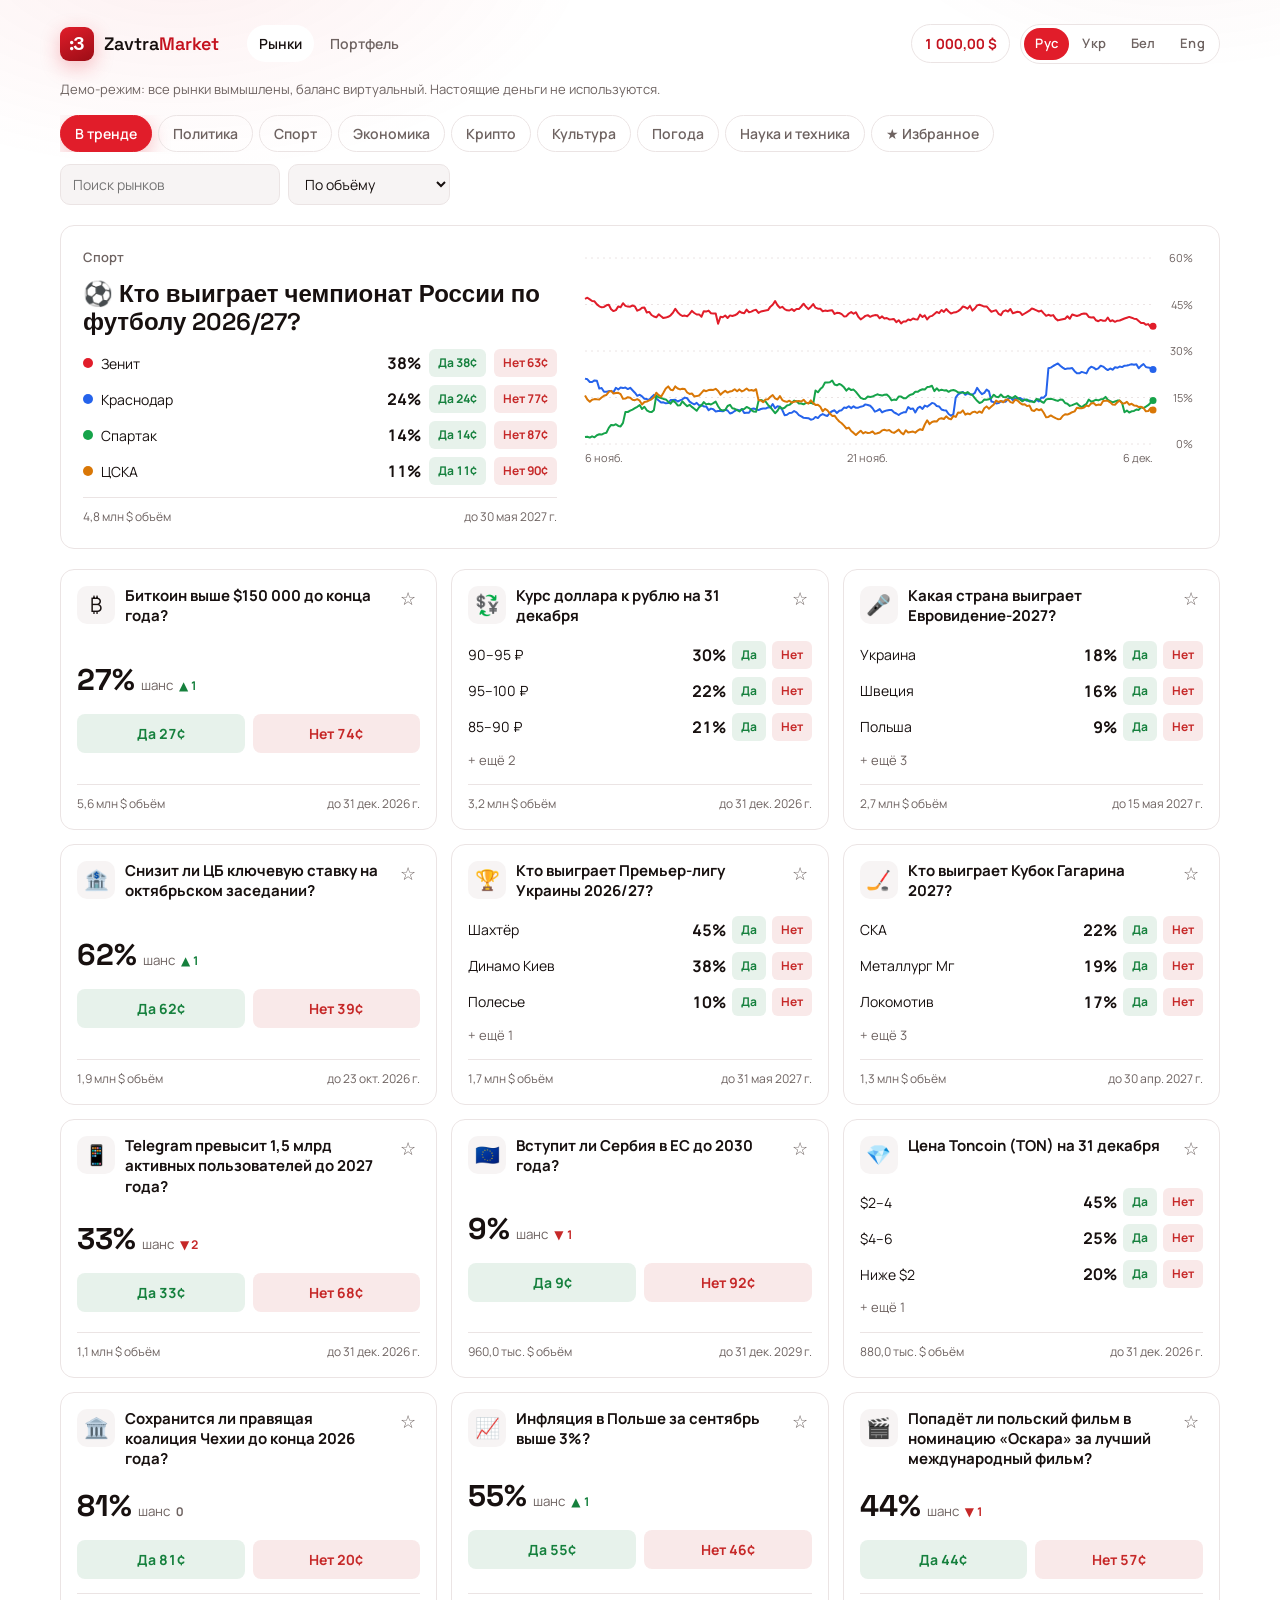
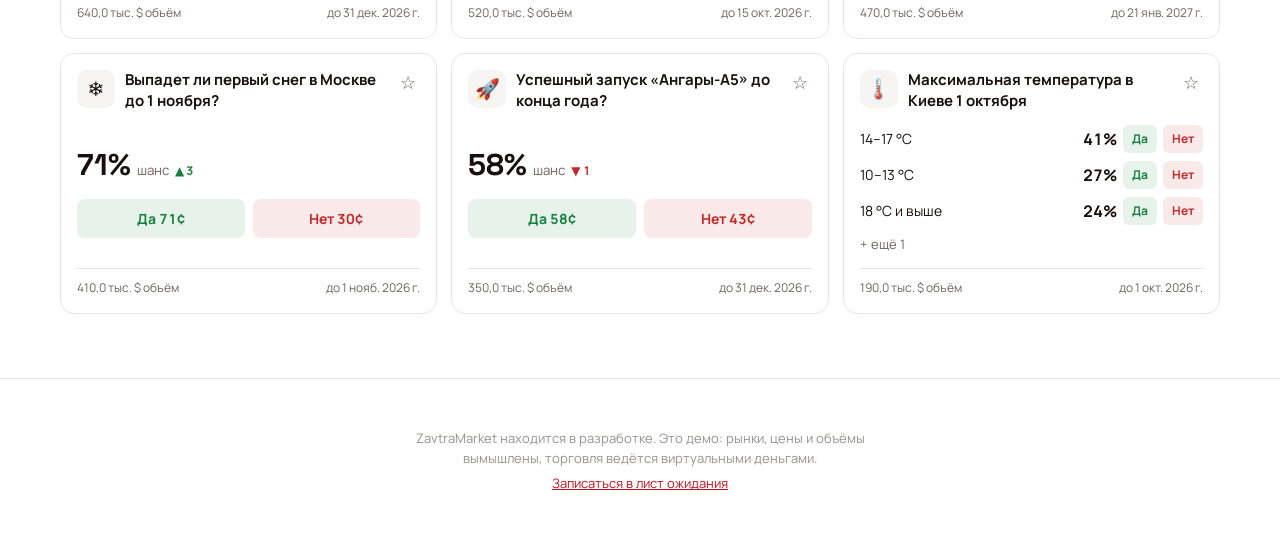
==== markets/index.html @ 74ea1458 "Try a red-on-white theme White background with a red accent (#e11d2a, #c4121e for text, #9b0d16 as t" ====
<!DOCTYPE html>
<html lang="ru">
<head>
<meta charset="UTF-8">
<meta name="viewport" content="width=device-width, initial-scale=1.0">
<title>Рынки · ZavtraMarket</title>
<meta name="description" content="Демо рынков прогнозов ZavtraMarket: вымышленные рынки и виртуальный баланс.">
<link rel="icon" href="data:image/svg+xml,<svg xmlns=%22http://www.w3.org/2000/svg%22 viewBox=%220 0 100 100%22><defs><linearGradient id=%22g%22 x1=%220%22 y1=%220%22 x2=%221%22 y2=%221%22><stop offset=%220%22 stop-color=%22%23e11d2a%22/><stop offset=%221%22 stop-color=%22%239b0d16%22/></linearGradient></defs><rect width=%22100%22 height=%22100%22 rx=%2226%22 fill=%22url(%23g)%22/><text x=%2250%22 y=%2274%22 text-anchor=%22middle%22 font-family=%22Arial,sans-serif%22 font-weight=%22700%22 font-size=%2270%22 letter-spacing=%22-4%22 fill=%22%23ffffff%22>:З</text></svg>">
<link rel="preconnect" href="https://fonts.googleapis.com">
<link rel="preconnect" href="https://fonts.gstatic.com" crossorigin>
<link href="https://fonts.googleapis.com/css2?family=Manrope:wght@400;500;600;700;800&family=Space+Grotesk:wght@500;600;700&display=swap" rel="stylesheet">
<link rel="stylesheet" href="../style.css">
<link rel="stylesheet" href="app.css">
</head>
<body>

<div class="bg-glow" aria-hidden="true"></div>

<header class="site-header app-header">
  <a class="brand" href="../">
    <span class="brand-mark" aria-hidden="true">:З</span>
    <span class="brand-name">Zavtra<em>Market</em></span>
  </a>
  <nav class="app-nav">
    <a class="nav-link" data-view="list" href="#/" data-s="navMarkets">Рынки</a>
    <a class="nav-link" data-view="portfolio" href="#/portfolio" data-s="navPortfolio">Портфель</a>
  </nav>
  <div class="header-actions">
    <a class="balance-chip" href="#/portfolio"><span class="sr-only" data-s="balance">Баланс</span><span id="balance"></span></a>
    <div id="lang-switcher" class="lang-switcher" role="group" aria-label="Язык"></div>
  </div>
</header>

<p class="demo-banner" data-s="demoBanner">Демо-режим: все рынки вымышлены, баланс виртуальный. Настоящие деньги не используются.</p>

<main id="app" class="app-main"></main>

<footer class="site-footer">
  <p class="fine-print" data-s="footer">ZavtraMarket находится в разработке. Это демо: рынки, цены и объёмы вымышлены, торговля ведётся виртуальными деньгами.</p>
  <p><a class="footer-link" href="../" data-s="joinWaitlist">Записаться в лист ожидания</a></p>
</footer>

<div id="toasts" class="toasts" aria-live="polite"></div>

<script src="../i18n.js"></script>
<script src="strings.js"></script>
<script src="data.js"></script>
<script src="app.js"></script>
</body>
</html>
---- style.css ----
:root {
  color-scheme: light;
  --bg: #fff;
  --bg-alt: #f7f4f4;
  --card: #fff;
  --border: #ebe4e4;
  --text: #17100f;
  --text-dim: #6e6361;
  --accent: #e11d2a;
  --accent-strong: #c4121e;
  --accent-2: #9b0d16;
  --accent-rgb: 225, 29, 42;
  --on-accent: #fff;
  --glow: 0 6px 20px rgba(var(--accent-rgb), 0.28);
  --text-glow: none;
  --success: #15803d;
  --danger: #c62828;
  --radius: 14px;
  --max-width: 1080px;
  font-size: 16px;
}

* { box-sizing: border-box; }

html { scroll-behavior: smooth; }

body {
  margin: 0;
  min-height: 100vh;
  background: var(--bg);
  color: var(--text);
  font-family: "Manrope", system-ui, -apple-system, "Segoe UI", sans-serif;
  line-height: 1.5;
  -webkit-font-smoothing: antialiased;
  overflow-x: hidden;
}

h1, h2, h3 {
  font-family: "Space Grotesk", "Manrope", system-ui, sans-serif;
  font-weight: 600;
  letter-spacing: -0.01em;
  margin: 0;
}

p { margin: 0; }

.sr-only {
  position: absolute;
  width: 1px; height: 1px;
  padding: 0; margin: -1px;
  overflow: hidden;
  clip: rect(0,0,0,0);
  white-space: nowrap;
  border: 0;
}

.bg-glow {
  position: fixed;
  inset: -20% -10% auto -10%;
  height: 70vh;
  background:
    radial-gradient(45% 60% at 20% 20%, rgba(var(--accent-rgb), 0.07), transparent 60%),
    radial-gradient(35% 50% at 85% 10%, rgba(155, 13, 22, 0.05), transparent 60%);
  pointer-events: none;
  z-index: 0;
}

.site-header, main, .site-footer { position: relative; z-index: 1; }

.site-header {
  max-width: var(--max-width);
  margin: 0 auto;
  padding: 24px 20px 0;
  display: flex;
  align-items: center;
  justify-content: space-between;
}

.brand {
  display: inline-flex;
  align-items: center;
  gap: 10px;
  text-decoration: none;
  color: var(--text);
}

.brand-mark {
  display: inline-flex;
  align-items: center;
  justify-content: center;
  width: 34px;
  height: 34px;
  border-radius: 9px;
  background: linear-gradient(155deg, var(--accent), var(--accent-2));
  color: var(--on-accent);
  box-shadow: var(--glow);
  font-family: "Space Grotesk", sans-serif;
  font-weight: 700;
  font-size: 18px;
  letter-spacing: -0.06em;
  padding-right: 0.06em;
  transition: transform 0.2s ease;
}

.brand:hover .brand-mark { transform: rotate(-8deg) scale(1.06); }

.nowrap { white-space: nowrap; }

.logo-text {
  background: linear-gradient(155deg, var(--accent-strong), var(--accent-2));
  filter: var(--text-glow);
  -webkit-background-clip: text;
  background-clip: text;
  color: transparent;
  letter-spacing: -0.04em;
}

.brand.small .brand-mark { width: 28px; height: 28px; font-size: 15px; }

.brand-name {
  font-family: "Space Grotesk", sans-serif;
  font-weight: 600;
  font-size: 18px;
}

.brand-name em { color: var(--accent-strong); font-style: normal; }

.lang-switcher {
  display: inline-flex;
  gap: 2px;
  padding: 3px;
  background: var(--card);
  border: 1px solid var(--border);
  border-radius: 999px;
}

.lang-option {
  background: transparent;
  border: 0;
  color: var(--text-dim);
  font: inherit;
  font-weight: 600;
  font-size: 13px;
  letter-spacing: 0.03em;
  padding: 6px 11px;
  border-radius: 999px;
  cursor: pointer;
  transition: color 0.15s ease, background-color 0.15s ease;
}

.lang-option:hover { color: var(--text); }
.lang-option:focus-visible { outline: 2px solid var(--accent); outline-offset: 1px; }
.lang-option[aria-pressed="true"] {
  background: var(--accent);
  color: var(--on-accent);
}

.header-actions { display: flex; align-items: center; gap: 12px; }

.demo-link {
  color: var(--text);
  text-decoration: none;
  font-weight: 600;
  font-size: 14px;
  white-space: nowrap;
}
.demo-link:hover { color: var(--accent-strong); }

.demo-cta { margin-top: 18px; font-size: 14px; }
.demo-cta a { color: var(--accent-strong); text-decoration: none; font-weight: 600; }
.demo-cta a:hover { text-decoration: underline; }

.hero {
  max-width: 720px;
  margin: 0 auto;
  padding: 96px 20px 56px;
  text-align: center;
}

.eyebrow {
  display: inline-block;
  color: var(--accent-strong);
  background: rgba(var(--accent-rgb), 0.1);
  border: 1px solid rgba(var(--accent-rgb), 0.35);
  padding: 6px 14px;
  border-radius: 999px;
  font-size: 13px;
  font-weight: 600;
  letter-spacing: 0.02em;
  margin-bottom: 24px;
}

.hero h1 {
  font-size: clamp(2.4rem, 6vw, 3.6rem);
  line-height: 1.08;
}

.hero h1 .accent { color: var(--accent-strong); }

.subhead {
  margin: 22px auto 0;
  max-width: 560px;
  color: var(--text-dim);
  font-size: 1.05rem;
}

.waitlist-form {
  display: flex;
  gap: 10px;
  max-width: 440px;
  margin: 32px auto 0;
  flex-wrap: wrap;
  justify-content: center;
}

.waitlist-form input {
  flex: 1 1 240px;
  background: var(--card);
  border: 1px solid var(--border);
  color: var(--text);
  font: inherit;
  font-size: 15px;
  padding: 13px 16px;
  border-radius: 10px;
  outline: none;
  transition: border-color 0.15s ease;
}

.waitlist-form input:focus { border-color: var(--accent); }

.waitlist-form button {
  flex: 0 0 auto;
  background: linear-gradient(135deg, var(--accent), var(--accent-2));
  color: var(--on-accent);
  box-shadow: var(--glow);
  border: none;
  font: inherit;
  font-weight: 700;
  font-size: 15px;
  padding: 13px 22px;
  border-radius: 10px;
  cursor: pointer;
  transition: transform 0.15s ease, filter 0.15s ease;
}

.waitlist-form button:hover { filter: brightness(1.06); }
.waitlist-form button:active { transform: scale(0.97); }

.form-message {
  min-height: 20px;
  margin-top: 14px;
  font-size: 14px;
  font-weight: 600;
}

.form-message.success { color: var(--success); }
.form-message.error { color: var(--danger); }

.markets-strip {
  border-top: 1px solid var(--border);
  border-bottom: 1px solid var(--border);
  background: var(--bg-alt);
  padding: 16px 0;
  overflow: hidden;
}

.ticker { width: 100%; overflow: hidden; }

.ticker-track {
  display: flex;
  width: max-content;
  gap: 14px;
  animation: scroll-left 32s linear infinite;
}

.chip {
  flex: 0 0 auto;
  background: var(--card);
  border: 1px solid var(--border);
  color: var(--text-dim);
  padding: 8px 16px;
  border-radius: 999px;
  font-size: 13px;
  white-space: nowrap;
}

.chip b { color: var(--accent-strong); font-weight: 700; }

@keyframes scroll-left {
  from { transform: translateX(0); }
  to { transform: translateX(-50%); }
}

.how, .why, .cta-final {
  max-width: var(--max-width);
  margin: 0 auto;
  padding: 88px 20px;
  text-align: center;
}

.how h2, .why h2, .cta-final h2 {
  font-size: clamp(1.7rem, 4vw, 2.2rem);
}

.steps {
  display: grid;
  grid-template-columns: repeat(3, 1fr);
  gap: 24px;
  margin-top: 44px;
  text-align: left;
}

.step {
  background: var(--card);
  border: 1px solid var(--border);
  border-radius: var(--radius);
  padding: 26px 22px;
}

.step-num {
  display: inline-flex;
  align-items: center;
  justify-content: center;
  width: 30px;
  height: 30px;
  border-radius: 50%;
  background: rgba(var(--accent-rgb), 0.14);
  color: var(--accent-strong);
  font-family: "Space Grotesk", sans-serif;
  font-weight: 700;
  font-size: 14px;
  margin-bottom: 14px;
}

.step h3 { font-size: 1.05rem; margin-bottom: 8px; }
.step p { color: var(--text-dim); font-size: 0.92rem; }

.why-lead {
  max-width: 560px;
  margin: 14px auto 0;
  color: var(--text-dim);
}

.why-grid {
  list-style: none;
  margin: 44px 0 0;
  padding: 0;
  display: grid;
  grid-template-columns: repeat(3, 1fr);
  gap: 24px;
  text-align: left;
}

.why-grid li {
  padding: 26px 22px;
  border: 1px solid var(--border);
  border-radius: var(--radius);
  background: linear-gradient(180deg, var(--card), var(--bg-alt));
}

.why-grid h3 { font-size: 1.05rem; margin-bottom: 8px; }
.why-grid p { color: var(--text-dim); font-size: 0.92rem; }

.cta-final {
  padding-bottom: 110px;
}

.cta-final p {
  display: block;
  margin-top: 12px;
  color: var(--text-dim);
}

.cta-button {
  display: inline-block;
  margin-top: 28px;
  background: linear-gradient(135deg, var(--accent), var(--accent-2));
  color: var(--on-accent);
  box-shadow: var(--glow);
  text-decoration: none;
  font-weight: 700;
  padding: 14px 28px;
  border-radius: 10px;
  transition: transform 0.15s ease, filter 0.15s ease;
}

.cta-button:hover { filter: brightness(1.06); }
.cta-button:active { transform: scale(0.97); }

.site-footer {
  border-top: 1px solid var(--border);
  padding: 40px 20px 48px;
  text-align: center;
  color: var(--text-dim);
  font-size: 13px;
}

.site-footer .brand { justify-content: center; margin-bottom: 10px; }
.site-footer p { margin-top: 6px; }
.site-footer .fine-print { max-width: 460px; margin: 10px auto 0; opacity: 0.7; }

@media (max-width: 720px) {
  .steps, .why-grid { grid-template-columns: 1fr; }
  .hero { padding: 76px 20px 44px; }
  .how, .why, .cta-final { padding: 64px 20px; }
}

@media (max-width: 420px) {
  .site-header { padding: 18px 16px 0; gap: 8px; }
  .demo-link { display: none; }
  .brand-name { font-size: 16px; }
  .lang-option { padding: 6px 8px; font-size: 12px; }
}

@media (prefers-reduced-motion: reduce) {
  .ticker-track { animation: none; }
  .brand:hover .brand-mark { transform: none; }
  html { scroll-behavior: auto; }
}
---- markets/app.css ----
/* Markets demo. Builds on the tokens and header styles in ../style.css. */

:root {
  --yes: var(--success);
  --yes-soft: rgba(21, 128, 61, 0.1);
  --no: var(--danger);
  --no-soft: rgba(198, 40, 40, 0.1);
  --app-width: 1200px;
}

a { color: inherit; }

.app-header { max-width: var(--app-width); gap: 16px; }
.app-header .header-actions { display: flex; align-items: center; gap: 10px; }

.app-nav { display: flex; gap: 4px; margin-right: auto; margin-left: 12px; }
.nav-link {
  text-decoration: none;
  color: var(--text-dim);
  font-weight: 600;
  font-size: 14px;
  padding: 8px 12px;
  border-radius: 999px;
}
.nav-link:hover { color: var(--text); }
.nav-link.active { color: var(--text); background: var(--card); }

.balance-chip {
  text-decoration: none;
  font-weight: 700;
  font-size: 14px;
  font-variant-numeric: tabular-nums;
  padding: 8px 12px;
  border-radius: 999px;
  border: 1px solid var(--border);
  background: var(--card);
  color: var(--accent-strong);
  white-space: nowrap;
}

.demo-banner {
  position: relative;
  z-index: 1;
  max-width: var(--app-width);
  margin: 16px auto 0;
  padding: 0 20px;
  color: var(--text-dim);
  font-size: 13px;
}

.app-main {
  max-width: var(--app-width);
  margin: 0 auto;
  padding: 16px 20px 64px;
  min-height: 60vh;
}

.site-footer .footer-link { color: var(--accent-strong); }

/* ---------- shared bits ---------- */

.panel {
  background: var(--card);
  border: 1px solid var(--border);
  border-radius: var(--radius);
  padding: 18px;
}
.panel h2 { font-size: 16px; margin-bottom: 12px; }
.panel h2 + p { color: var(--text-dim); font-size: 14px; }
.panel p + h2 { margin-top: 20px; }

.crumb { color: var(--text-dim); font-size: 13px; font-weight: 600; }
.crumb a { text-decoration: none; }
.crumb a:hover { color: var(--accent-strong); }

.empty { color: var(--text-dim); padding: 40px 0; text-align: center; }
.empty a { color: var(--accent-strong); }
.muted { color: var(--text-dim); }
.gain { color: var(--yes); font-style: normal; }
.loss { color: var(--no); }

.delta { font-size: 12px; font-weight: 700; font-variant-numeric: tabular-nums; }
.delta.up { color: var(--yes); }
.delta.down { color: var(--no); }
.delta.flat { color: var(--text-dim); }

@keyframes flash { from { background: rgba(var(--accent-rgb), 0.35); } to { background: transparent; } }
.flash { animation: flash 0.9s ease-out; border-radius: 4px; }

.star {
  background: none;
  border: 0;
  color: var(--text-dim);
  font-size: 18px;
  line-height: 1;
  padding: 4px;
  cursor: pointer;
  border-radius: 6px;
}
.star:hover, .star.on { color: var(--accent-strong); }

.btn-yes, .btn-no, .mini-yes, .mini-no {
  text-decoration: none;
  font-weight: 700;
  font-size: 14px;
  text-align: center;
  border-radius: 8px;
  padding: 9px 10px;
  white-space: nowrap;
  font-variant-numeric: tabular-nums;
  transition: background-color 0.15s ease, color 0.15s ease;
}
.btn-yes, .mini-yes { background: var(--yes-soft); color: var(--yes); }
.btn-no, .mini-no { background: var(--no-soft); color: var(--no); }
.btn-yes:hover, .btn-yes.active, .mini-yes:hover { background: var(--yes); color: #fff; }
.btn-no:hover, .btn-no.active, .mini-no:hover { background: var(--no); color: #fff; }
.mini-yes, .mini-no { font-size: 12px; padding: 5px 9px; border-radius: 6px; }

.seg {
  display: flex;
  gap: 2px;
  padding: 3px;
  background: var(--bg-alt);
  border: 1px solid var(--border);
  border-radius: 10px;
}
.seg button {
  flex: 1;
  background: transparent;
  border: 0;
  color: var(--text-dim);
  font: inherit;
  font-weight: 700;
  font-size: 14px;
  padding: 8px 10px;
  border-radius: 7px;
  cursor: pointer;
}
.seg button:hover { color: var(--text); }
.seg button.active { background: var(--card); color: var(--text); box-shadow: 0 0 0 1px var(--border); }
.seg.small button { font-size: 12px; padding: 6px 8px; }

.chip {
  display: inline-block;
  background: var(--bg-alt);
  border: 1px solid var(--border);
  color: var(--text);
  font: inherit;
  font-size: 12px;
  font-weight: 700;
  padding: 6px 10px;
  border-radius: 999px;
  cursor: pointer;
  text-decoration: none;
  white-space: nowrap;
}
.chip:hover { border-color: var(--accent); }

button:focus-visible, a:focus-visible, input:focus-visible, select:focus-visible {
  outline: 2px solid var(--accent);
  outline-offset: 2px;
}

/* ---------- list ---------- */

.toolbar {
  display: flex;
  flex-wrap: wrap;
  align-items: center;
  justify-content: space-between;
  gap: 12px;
  margin-bottom: 20px;
}
.pills { display: flex; gap: 6px; overflow-x: auto; scrollbar-width: none; max-width: 100%; }
.pills::-webkit-scrollbar { display: none; }
.pill {
  flex: none;
  text-decoration: none;
  font-size: 14px;
  font-weight: 600;
  color: var(--text-dim);
  padding: 7px 14px;
  border-radius: 999px;
  border: 1px solid var(--border);
}
.pill:hover { color: var(--text); }
.pill.active { color: var(--on-accent); background: var(--accent); border-color: var(--accent); box-shadow: var(--glow); }

.tools { display: flex; gap: 8px; }
.search, .select, .field input {
  background: var(--bg-alt);
  border: 1px solid var(--border);
  color: var(--text);
  font: inherit;
  font-size: 14px;
  border-radius: 10px;
  padding: 9px 12px;
}
.search { width: 220px; }
.select { cursor: pointer; }

.featured {
  display: grid;
  grid-template-columns: minmax(0, 1fr) minmax(0, 1.3fr);
  gap: 24px;
  background: var(--card);
  border: 1px solid var(--border);
  border-radius: var(--radius);
  padding: 22px;
  margin-bottom: 20px;
}
.featured-info { display: flex; flex-direction: column; gap: 12px; min-width: 0; }
.featured-title {
  font-family: "Space Grotesk", sans-serif;
  font-size: 24px;
  font-weight: 600;
  line-height: 1.2;
  text-decoration: none;
}
.featured-title:hover { color: var(--accent-strong); }
.featured-outcomes { list-style: none; margin: 0; padding: 0; display: grid; gap: 8px; }
.featured-outcomes li { display: grid; grid-template-columns: 10px 1fr auto auto auto; align-items: center; gap: 8px; }
.featured-outcomes i, .legend-item i, .chart-tip i { width: 10px; height: 10px; border-radius: 50%; display: inline-block; }
.featured .card-foot { margin-top: auto; }

.grid {
  display: grid;
  grid-template-columns: repeat(auto-fill, minmax(280px, 1fr));
  gap: 14px;
}

.card {
  display: flex;
  flex-direction: column;
  gap: 14px;
  background: var(--card);
  border: 1px solid var(--border);
  border-radius: var(--radius);
  padding: 16px;
  transition: border-color 0.15s ease;
}
.card:hover { border-color: rgba(var(--accent-rgb), 0.45); }
.card-head { display: grid; grid-template-columns: auto 1fr auto; gap: 10px; align-items: start; }
.card-icon, .event-icon {
  display: grid;
  place-items: center;
  width: 38px;
  height: 38px;
  border-radius: 10px;
  background: var(--bg-alt);
  font-size: 20px;
}
.card-title { font-weight: 700; font-size: 15px; line-height: 1.35; text-decoration: none; }
.card-title:hover { color: var(--accent-strong); }

.card-binary { display: flex; flex-direction: column; gap: 12px; margin-top: auto; }
.big-chance { display: flex; align-items: baseline; gap: 6px; }
.big-chance > span:first-child { font-family: "Space Grotesk", sans-serif; font-size: 30px; font-weight: 700; }
.big-chance small { color: var(--text-dim); }
.yn { display: grid; grid-template-columns: 1fr 1fr; gap: 8px; }

.card-outcomes { list-style: none; margin: 0; padding: 0; display: grid; gap: 8px; }
.card-outcomes li { display: grid; grid-template-columns: 1fr auto auto auto; align-items: center; gap: 6px; }
.oc-label { text-decoration: none; font-size: 14px; overflow: hidden; text-overflow: ellipsis; white-space: nowrap; }
a.oc-label:hover { color: var(--accent-strong); }
.oc-pct { font-weight: 700; font-variant-numeric: tabular-nums; min-width: 3ch; text-align: right; }
.more { color: var(--text-dim); font-size: 13px; margin-top: -4px; }

.card-foot {
  display: flex;
  justify-content: space-between;
  gap: 10px;
  color: var(--text-dim);
  font-size: 12px;
  margin-top: auto;
  padding-top: 10px;
  border-top: 1px solid var(--border);
}

/* ---------- chart ---------- */

.chart { position: relative; width: 100%; min-height: 120px; }
.chart svg { display: block; touch-action: pan-y; }
.chart .gridline { stroke: var(--border); stroke-width: 1; stroke-dasharray: 2 4; }
.chart .axis { fill: var(--text-dim); font-size: 11px; font-family: "Manrope", sans-serif; }
.chart .hover-line { stroke: var(--text-dim); stroke-width: 1; }
.chart-tip {
  position: absolute;
  top: 6px;
  display: flex;
  flex-direction: column;
  gap: 3px;
  background: var(--bg);
  border: 1px solid var(--border);
  border-radius: 8px;
  padding: 8px 10px;
  font-size: 12px;
  pointer-events: none;
  white-space: nowrap;
}
.chart-tip[hidden] { display: none; }
.chart-tip span { display: flex; align-items: center; gap: 6px; }

.legend { display: flex; flex-wrap: wrap; gap: 6px 16px; margin-bottom: 10px; font-size: 14px; }
.legend-item { display: inline-flex; align-items: center; gap: 6px; }
.ranges { display: flex; gap: 4px; margin-top: 8px; }
.range {
  background: none;
  border: 0;
  color: var(--text-dim);
  font: inherit;
  font-size: 12px;
  font-weight: 700;
  padding: 5px 10px;
  border-radius: 6px;
  cursor: pointer;
}
.range:hover { color: var(--text); }
.range.active { background: var(--bg-alt); color: var(--text); }

/* ---------- event page ---------- */

.back { display: inline-block; color: var(--text-dim); text-decoration: none; font-size: 14px; margin-bottom: 16px; }
.back:hover { color: var(--text); }

.event-layout {
  display: grid;
  grid-template-columns: minmax(0, 1fr) 340px;
  grid-template-areas:
    "head trade"
    "chart trade"
    "outcomes trade"
    "book trade"
    "rules trade"
    "related related";
  grid-template-rows: auto auto auto auto 1fr auto;
  gap: 16px 24px;
  align-items: start;
}
.event-head { grid-area: head; display: grid; grid-template-columns: auto 1fr auto; gap: 14px; align-items: start; }
.event-head .event-icon { width: 52px; height: 52px; font-size: 28px; border-radius: 14px; }
.event-head h1 { font-size: clamp(1.4rem, 3vw, 1.9rem); line-height: 1.2; margin: 2px 0 6px; }
.event-head .meta { color: var(--text-dim); font-size: 13px; }
.chart-panel { grid-area: chart; }
.outcomes { grid-area: outcomes; padding: 6px 18px; }
.book-panel { grid-area: book; }
.rules-panel { grid-area: rules; }
.related { grid-area: related; margin-top: 12px; }
.related h2 { font-size: 18px; margin-bottom: 12px; }

.outcomes table { width: 100%; border-collapse: collapse; }
.outcomes th { text-align: left; color: var(--text-dim); font-size: 12px; font-weight: 600; padding: 10px 0 6px; }
.outcomes td { padding: 10px 0; border-top: 1px solid var(--border); }
.outcomes td a:not(.btn-yes):not(.btn-no) { text-decoration: none; font-weight: 600; }
.outcomes tr.selected td:first-child a { color: var(--accent-strong); }
.outcomes .oc-pct { text-align: left; white-space: nowrap; }
.oc-buttons { display: flex; justify-content: flex-end; gap: 6px; }
.oc-buttons a { min-width: 84px; }

.panel-head { display: flex; flex-wrap: wrap; justify-content: space-between; align-items: center; gap: 10px; margin-bottom: 10px; }
.panel-head h2 { margin: 0; }

.book { width: 100%; border-collapse: collapse; font-size: 13px; font-variant-numeric: tabular-nums; }
.book th { text-align: right; color: var(--text-dim); font-weight: 600; padding: 4px 8px; }
.book th:first-child, .book td:first-child { text-align: left; }
.book td { text-align: right; padding: 4px 8px; }
.book .bar-cell { position: relative; font-weight: 700; }
.book .bar { position: absolute; left: 0; top: 2px; bottom: 2px; border-radius: 3px; z-index: -1; }
.book .ask .bar { background: var(--no-soft); }
.book .bid .bar { background: var(--yes-soft); }
.book .ask .bar-cell { color: var(--no); }
.book .bid .bar-cell { color: var(--yes); }
.book .bar-cell { isolation: isolate; }
.book .spread td, .book .book-label td { text-align: center; color: var(--text-dim); font-size: 12px; padding: 6px; }
.book .spread td { border-top: 1px dashed var(--border); border-bottom: 1px dashed var(--border); }
.book .book-label td { text-align: left; font-weight: 700; text-transform: uppercase; letter-spacing: 0.05em; font-size: 11px; }

.timeline { display: grid; grid-template-columns: repeat(3, 1fr); gap: 10px; margin: 0; }
.timeline div { background: var(--bg-alt); border-radius: 10px; padding: 10px 12px; }
.timeline dt { color: var(--text-dim); font-size: 12px; }
.timeline dd { margin: 2px 0 0; font-weight: 600; font-size: 14px; }

/* ---------- trade panel ---------- */

.trade-panel {
  grid-area: trade;
  position: sticky;
  top: 16px;
  display: flex;
  flex-direction: column;
  gap: 12px;
}
.tp-outcome { font-weight: 700; font-size: 15px; line-height: 1.3; }
.sides { display: grid; grid-template-columns: 1fr 1fr; gap: 8px; }
.sides button {
  font: inherit;
  font-weight: 700;
  font-size: 15px;
  padding: 11px;
  border-radius: 10px;
  border: 1px solid transparent;
  cursor: pointer;
  font-variant-numeric: tabular-nums;
}
.sides .side-yes { background: var(--yes-soft); color: var(--yes); }
.sides .side-no { background: var(--no-soft); color: var(--no); }
.sides .side-yes.active { background: var(--yes); color: #fff; }
.sides .side-no.active { background: var(--no); color: #fff; }

.field { display: flex; flex-direction: column; gap: 6px; font-size: 13px; color: var(--text-dim); font-weight: 600; }
.field input { width: 100%; font-size: 18px; font-weight: 700; font-variant-numeric: tabular-nums; }
.input-row { display: flex; gap: 8px; align-items: center; }
.chips { display: flex; gap: 6px; }
.hold { font-size: 14px; }
.hint { color: var(--text-dim); font-size: 12px; }
.hint:empty, .trade-error:empty { display: none; }

.summary { margin: 0; display: grid; gap: 6px; font-size: 14px; }
.summary div { display: flex; justify-content: space-between; gap: 10px; }
.summary dt { color: var(--text-dim); }
.summary dd { margin: 0; font-weight: 700; font-variant-numeric: tabular-nums; text-align: right; }
.trade-error { color: var(--no); font-size: 13px; font-weight: 600; }

.submit {
  font: inherit;
  font-weight: 800;
  font-size: 16px;
  padding: 14px;
  border: 0;
  border-radius: 10px;
  cursor: pointer;
  transition: filter 0.15s ease, transform 0.15s ease;
}
.submit.side-yes { background: var(--yes); color: #fff; }
.submit.side-no { background: var(--no); color: #fff; }
.submit:hover:not(:disabled) { filter: brightness(1.08); }
.submit:active:not(:disabled) { transform: scale(0.98); }
.submit:disabled { opacity: 0.4; cursor: not-allowed; }

/* ---------- portfolio ---------- */

.portfolio-head { display: flex; justify-content: space-between; align-items: center; gap: 12px; margin-bottom: 16px; }
.portfolio-head h1 { font-size: 28px; }
.link-button { background: none; border: 0; color: var(--text-dim); font: inherit; font-size: 14px; cursor: pointer; text-decoration: underline; }
.link-button:hover { color: var(--no); }

.stats { display: grid; grid-template-columns: repeat(3, 1fr); gap: 12px; margin-bottom: 20px; }
.stat { background: var(--card); border: 1px solid var(--border); border-radius: var(--radius); padding: 16px; display: flex; flex-direction: column; gap: 4px; }
.stat span { color: var(--text-dim); font-size: 13px; }
.stat b { font-family: "Space Grotesk", sans-serif; font-size: 24px; font-variant-numeric: tabular-nums; }

.tabs { max-width: 420px; margin-bottom: 12px; }
.table-panel { padding: 4px 16px; overflow-x: auto; }
.data { width: 100%; border-collapse: collapse; font-size: 14px; font-variant-numeric: tabular-nums; }
.data th { text-align: left; color: var(--text-dim); font-size: 12px; font-weight: 600; padding: 12px 10px 8px 0; white-space: nowrap; }
.data td { padding: 12px 10px 12px 0; border-top: 1px solid var(--border); white-space: nowrap; }
.data td:first-child { white-space: normal; min-width: 220px; }
.data td a:not(.chip) { text-decoration: none; font-weight: 600; }
.data td a:not(.chip):hover { color: var(--accent-strong); }
.badge { font-size: 12px; font-weight: 800; padding: 3px 8px; border-radius: 6px; }
.badge.yes { background: var(--yes-soft); color: var(--yes); }
.badge.no { background: var(--no-soft); color: var(--no); }

/* ---------- toasts ---------- */

.toasts {
  position: fixed;
  left: 50%;
  bottom: 20px;
  transform: translateX(-50%);
  display: flex;
  flex-direction: column;
  gap: 8px;
  z-index: 50;
  width: min(420px, calc(100vw - 32px));
}
.toast {
  background: var(--bg-alt);
  border: 1px solid var(--border);
  border-left: 4px solid var(--yes);
  border-radius: 10px;
  padding: 12px 14px;
  font-size: 14px;
  font-weight: 600;
  box-shadow: 0 10px 30px rgba(23, 16, 15, 0.12);
  animation: toast-in 0.2s ease-out;
  transition: opacity 0.3s ease, transform 0.3s ease;
}
.toast.out { opacity: 0; transform: translateY(8px); }
@keyframes toast-in { from { opacity: 0; transform: translateY(8px); } }

/* ---------- responsive ---------- */

@media (max-width: 900px) {
  .app-nav { margin-left: 0; }
  .event-layout {
    grid-template-columns: minmax(0, 1fr);
    grid-template-areas: "head" "chart" "outcomes" "trade" "book" "rules" "related";
    grid-template-rows: none;
  }
  .trade-panel { position: static; }
  .featured { grid-template-columns: minmax(0, 1fr); }
}

@media (max-width: 640px) {
  .app-header { flex-wrap: wrap; padding: 16px 16px 0; row-gap: 10px; }
  .app-nav { order: 3; width: 100%; }
  .demo-banner, .app-main { padding-left: 16px; padding-right: 16px; }
  .tools { width: 100%; }
  .search { flex: 1; width: auto; min-width: 0; }
  .stats { grid-template-columns: minmax(0, 1fr); }
  .timeline { grid-template-columns: minmax(0, 1fr); }
  .oc-buttons a { min-width: 0; }
  .featured-outcomes li { grid-template-columns: 10px 1fr auto auto; }
  .featured-outcomes .mini-no { display: none; }
  .featured-title { font-size: 20px; }
}

@media (prefers-reduced-motion: reduce) {
  .flash, .toast { animation: none; }
}
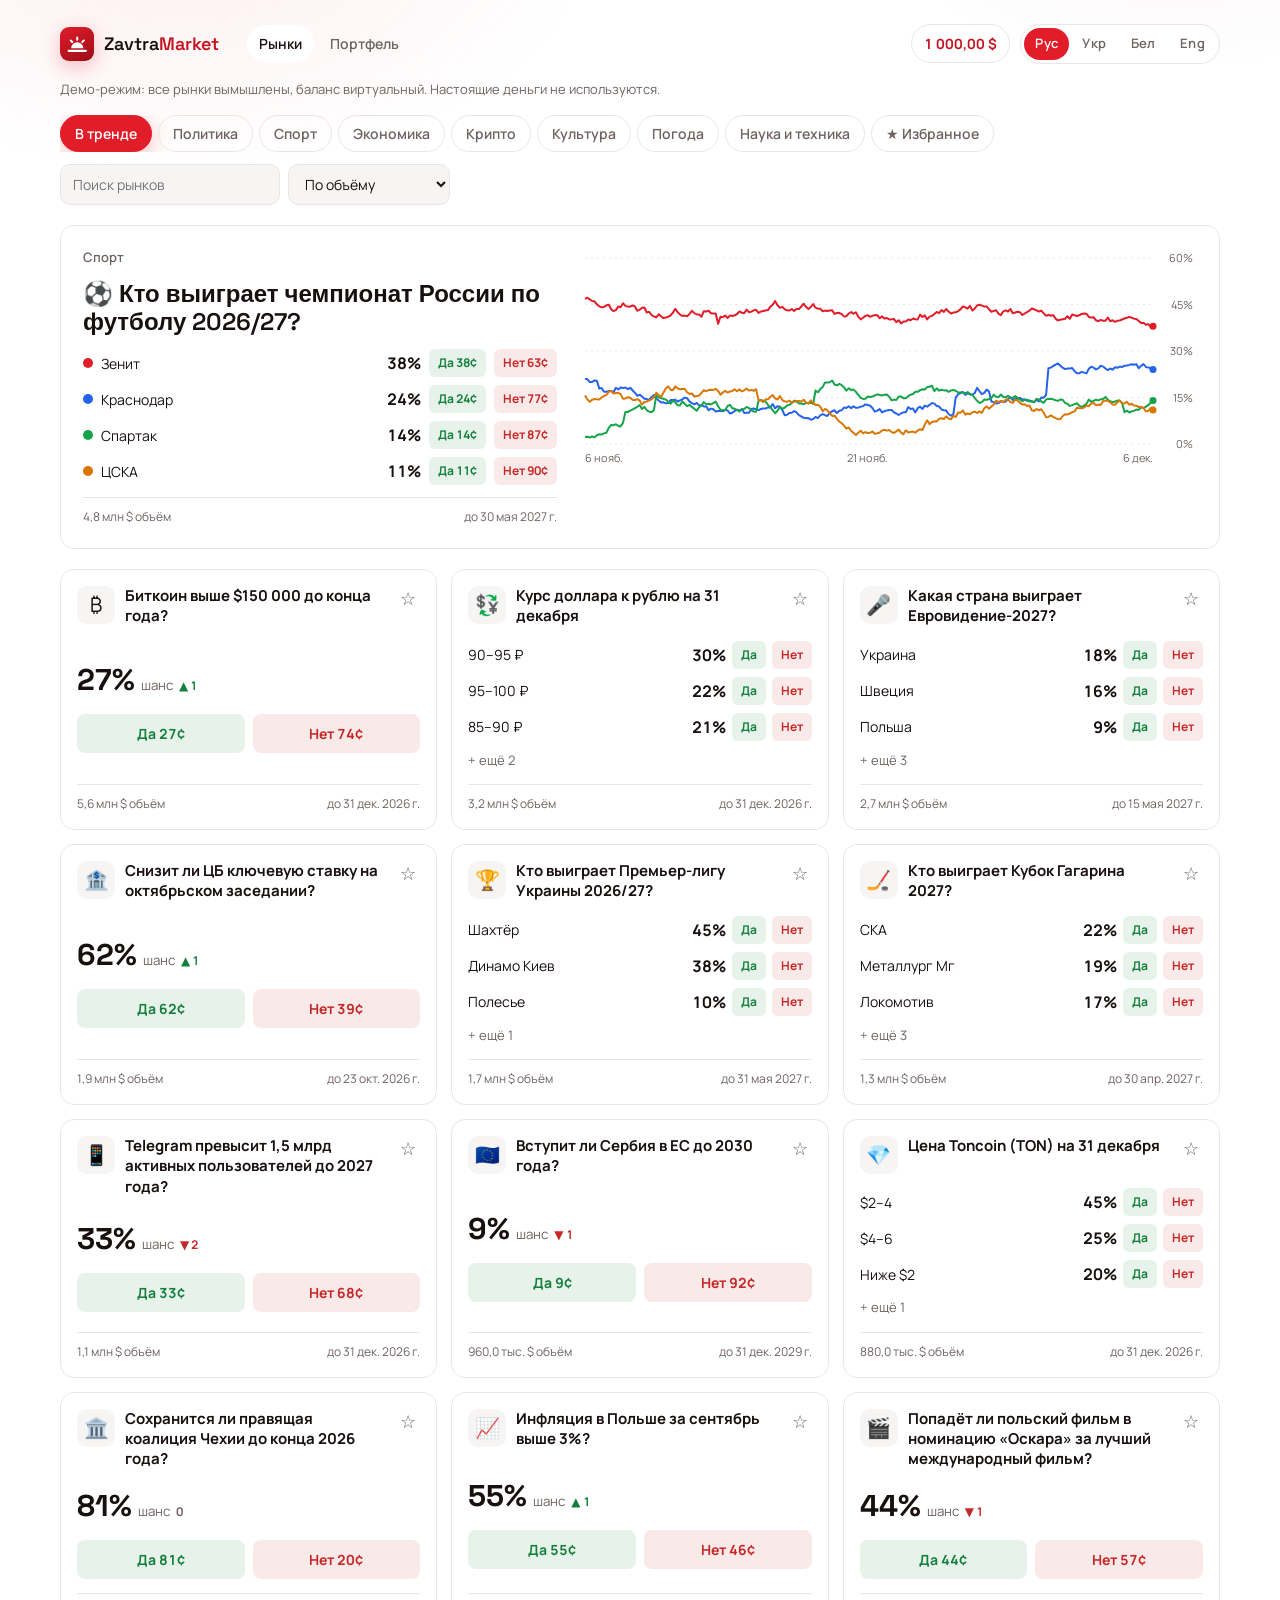
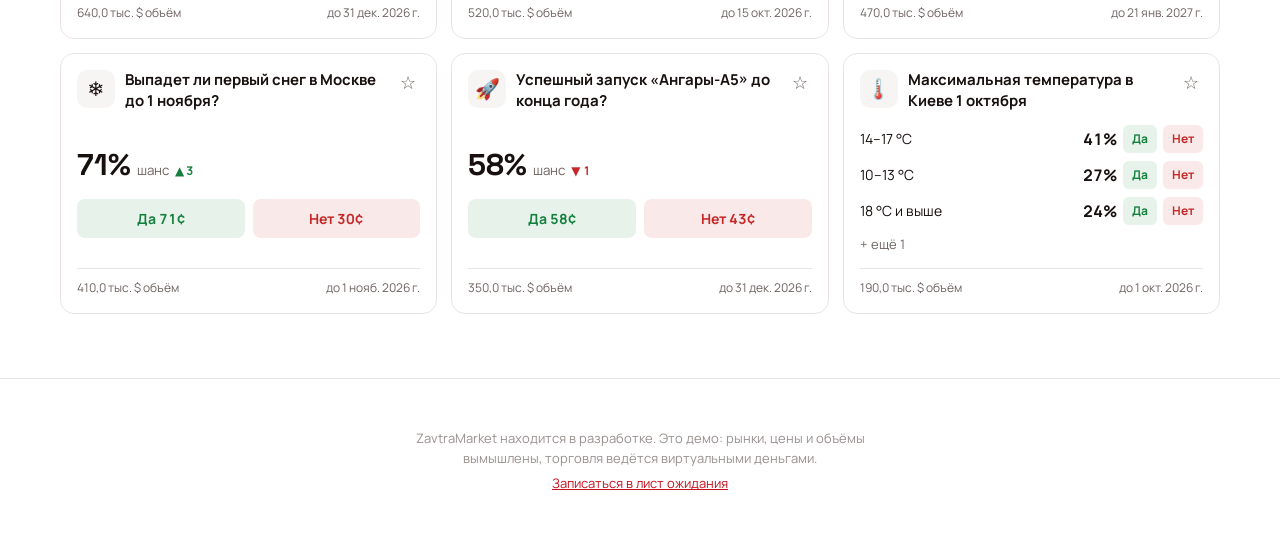
==== commit 8fc7c139: "Replace the :З logo mark with a sunrise The :З tile sat next to the Latin Z of "ZavtraMarket", so th" ====
--- a/markets/index.html
+++ b/markets/index.html
@@ -5,7 +5,7 @@
 <meta name="viewport" content="width=device-width, initial-scale=1.0">
 <title>Рынки · ZavtraMarket</title>
 <meta name="description" content="Демо рынков прогнозов ZavtraMarket: вымышленные рынки и виртуальный баланс.">
-<link rel="icon" href="data:image/svg+xml,<svg xmlns=%22http://www.w3.org/2000/svg%22 viewBox=%220 0 100 100%22><defs><linearGradient id=%22g%22 x1=%220%22 y1=%220%22 x2=%221%22 y2=%221%22><stop offset=%220%22 stop-color=%22%23e11d2a%22/><stop offset=%221%22 stop-color=%22%239b0d16%22/></linearGradient></defs><rect width=%22100%22 height=%22100%22 rx=%2226%22 fill=%22url(%23g)%22/><text x=%2250%22 y=%2274%22 text-anchor=%22middle%22 font-family=%22Arial,sans-serif%22 font-weight=%22700%22 font-size=%2270%22 letter-spacing=%22-4%22 fill=%22%23ffffff%22>:З</text></svg>">
+<link rel="icon" href="data:image/svg+xml,%3Csvg xmlns='http://www.w3.org/2000/svg' viewBox='0 0 24 24'%3E%3Cdefs%3E%3ClinearGradient id='g' x1='0' y1='0' x2='1' y2='1'%3E%3Cstop offset='0' stop-color='%23e11d2a'/%3E%3Cstop offset='1' stop-color='%239b0d16'/%3E%3C/linearGradient%3E%3C/defs%3E%3Crect width='24' height='24' rx='6' fill='url(%23g)'/%3E%3Cpath d='M6 16a6 6 0 0 1 12 0z' fill='%23fff'/%3E%3Cpath d='M3.5 18.5h17M12 5.5v2.2M5.6 8.4l1.5 1.5M18.4 8.4l-1.5 1.5' stroke='%23fff' stroke-width='2' stroke-linecap='round'/%3E%3C/svg%3E">
 <link rel="preconnect" href="https://fonts.googleapis.com">
 <link rel="preconnect" href="https://fonts.gstatic.com" crossorigin>
 <link href="https://fonts.googleapis.com/css2?family=Manrope:wght@400;500;600;700;800&family=Space+Grotesk:wght@500;600;700&display=swap" rel="stylesheet">
@@ -18,7 +18,7 @@
 
 <header class="site-header app-header">
   <a class="brand" href="../">
-    <span class="brand-mark" aria-hidden="true">:З</span>
+    <span class="brand-mark" aria-hidden="true"><svg viewBox="0 0 24 24" width="24" height="24"><path d="M6 16a6 6 0 0 1 12 0z" fill="currentColor"/><path d="M3.5 18.5h17M12 5.5v2.2M5.6 8.4l1.5 1.5M18.4 8.4l-1.5 1.5" stroke="currentColor" stroke-width="2" stroke-linecap="round"/></svg></span>
     <span class="brand-name">Zavtra<em>Market</em></span>
   </a>
   <nav class="app-nav">
--- a/style.css
+++ b/style.css
@@ -94,13 +94,10 @@
   background: linear-gradient(155deg, var(--accent), var(--accent-2));
   color: var(--on-accent);
   box-shadow: var(--glow);
-  font-family: "Space Grotesk", sans-serif;
-  font-weight: 700;
-  font-size: 18px;
-  letter-spacing: -0.06em;
-  padding-right: 0.06em;
   transition: transform 0.2s ease;
 }
+
+.brand-mark svg { width: 72%; height: 72%; }
 
 .brand:hover .brand-mark { transform: rotate(-8deg) scale(1.06); }
 
@@ -115,7 +112,7 @@
   letter-spacing: -0.04em;
 }
 
-.brand.small .brand-mark { width: 28px; height: 28px; font-size: 15px; }
+.brand.small .brand-mark { width: 28px; height: 28px; }
 
 .brand-name {
   font-family: "Space Grotesk", sans-serif;
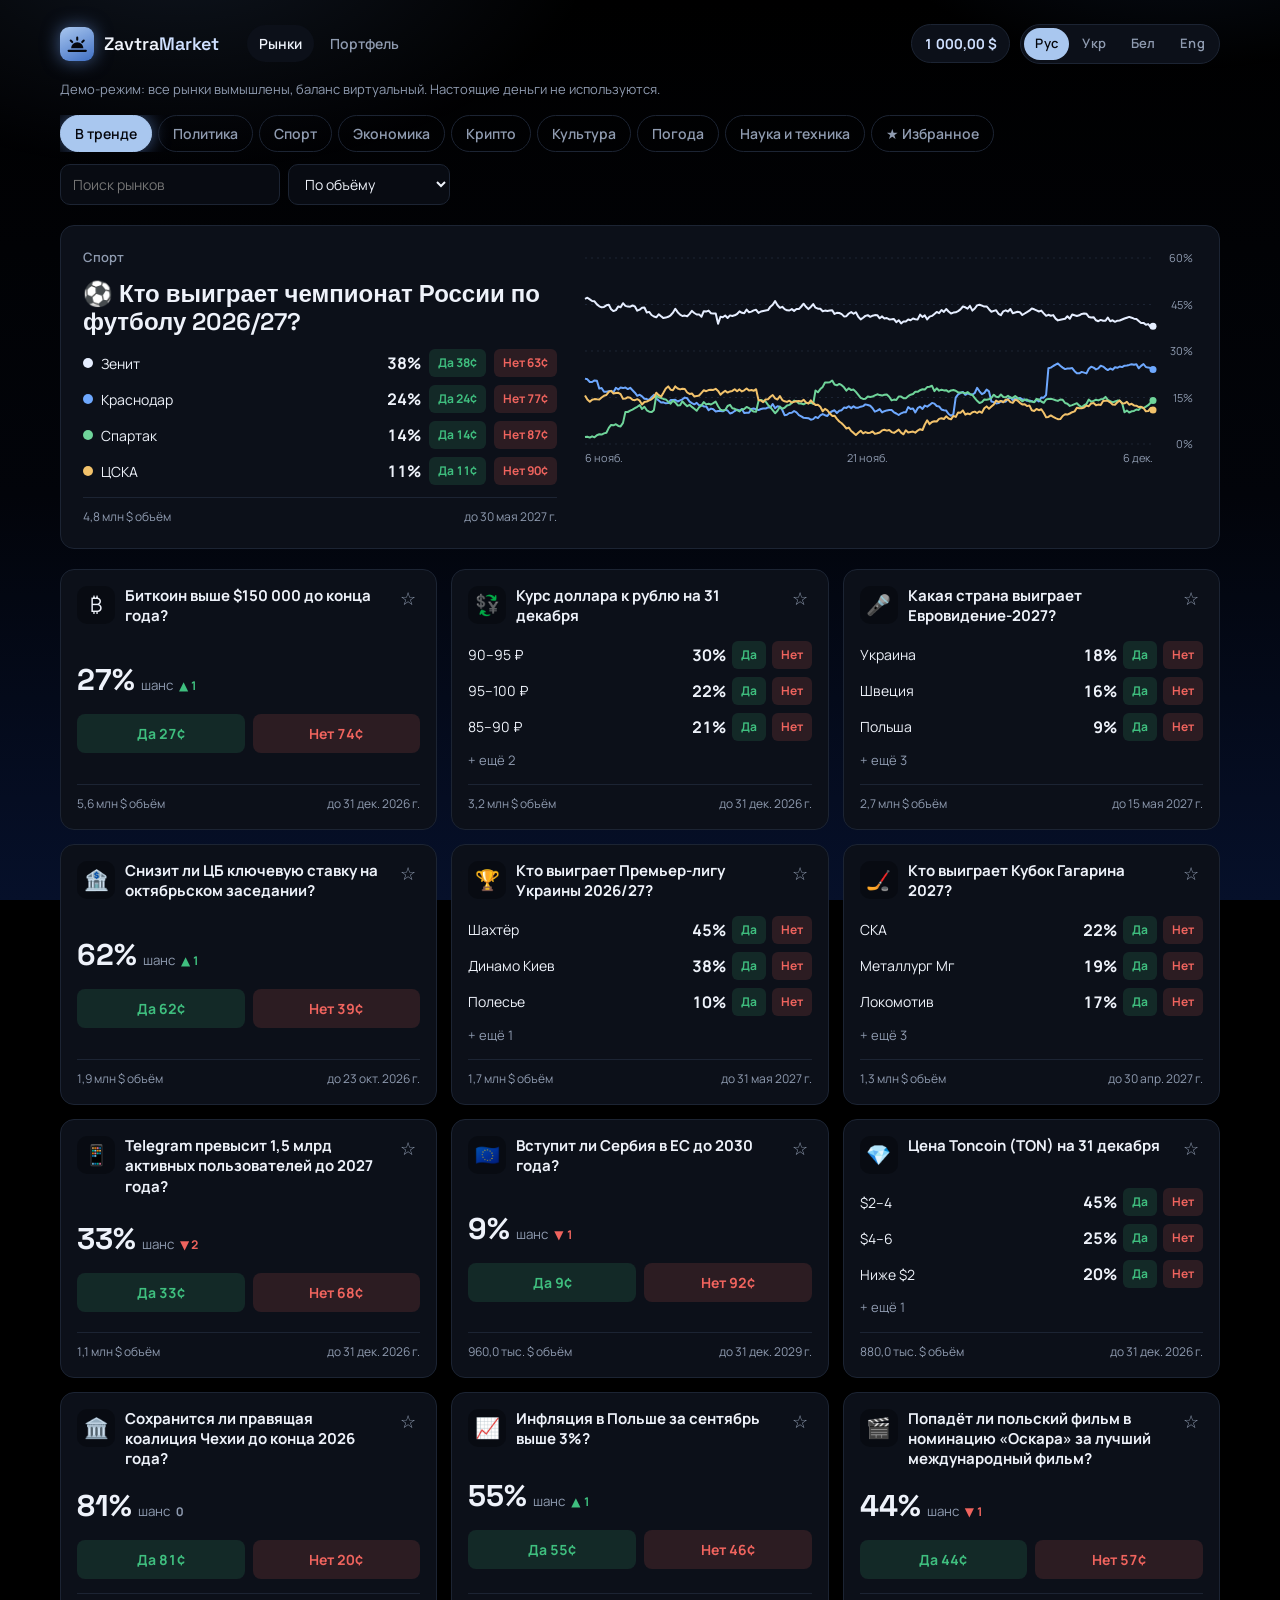
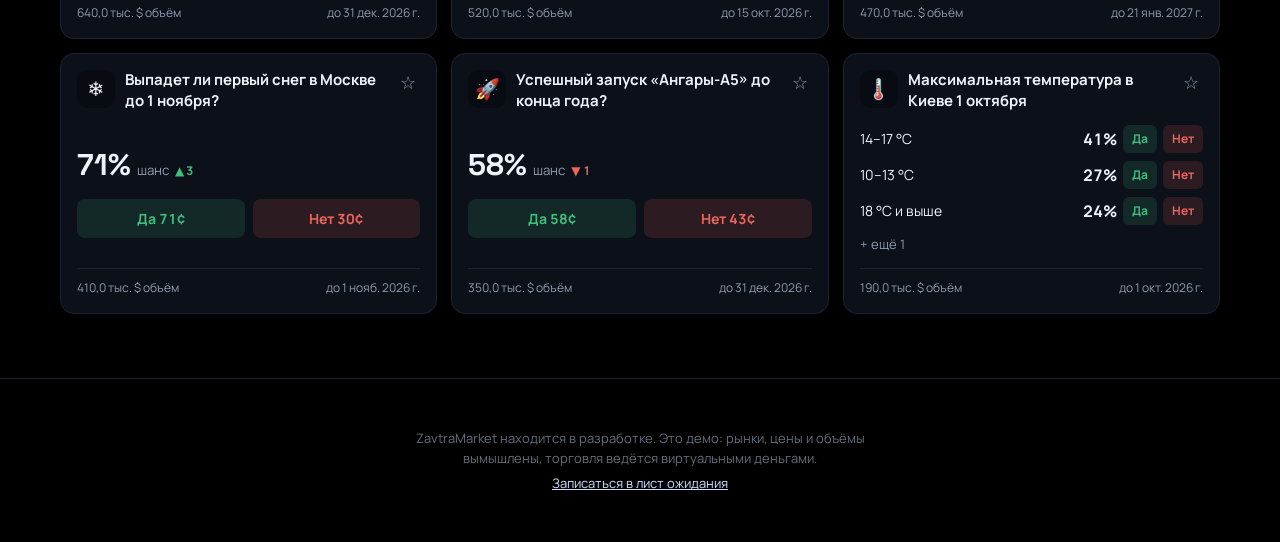
==== commit a5f43cde: "Drop the red: space-style black, navy and pale blue Following the Interstellar references, the accen" ====
--- a/markets/index.html
+++ b/markets/index.html
@@ -5,7 +5,7 @@
 <meta name="viewport" content="width=device-width, initial-scale=1.0">
 <title>Рынки · ZavtraMarket</title>
 <meta name="description" content="Демо рынков прогнозов ZavtraMarket: вымышленные рынки и виртуальный баланс.">
-<link rel="icon" href="data:image/svg+xml,%3Csvg xmlns='http://www.w3.org/2000/svg' viewBox='0 0 24 24'%3E%3Cdefs%3E%3ClinearGradient id='g' x1='0' y1='0' x2='1' y2='1'%3E%3Cstop offset='0' stop-color='%23e11d2a'/%3E%3Cstop offset='1' stop-color='%239b0d16'/%3E%3C/linearGradient%3E%3C/defs%3E%3Crect width='24' height='24' rx='6' fill='url(%23g)'/%3E%3Cpath d='M6 16a6 6 0 0 1 12 0z' fill='%23fff'/%3E%3Cpath d='M3.5 18.5h17M12 5.5v2.2M5.6 8.4l1.5 1.5M18.4 8.4l-1.5 1.5' stroke='%23fff' stroke-width='2' stroke-linecap='round'/%3E%3C/svg%3E">
+<link rel="icon" href="data:image/svg+xml,%3Csvg xmlns='http://www.w3.org/2000/svg' viewBox='0 0 24 24'%3E%3Cdefs%3E%3ClinearGradient id='g' x1='0' y1='0' x2='1' y2='1'%3E%3Cstop offset='0' stop-color='%23cfe0ff'/%3E%3Cstop offset='1' stop-color='%233f6fc4'/%3E%3C/linearGradient%3E%3C/defs%3E%3Crect width='24' height='24' rx='6' fill='url(%23g)'/%3E%3Cpath d='M6 16a6 6 0 0 1 12 0z' fill='%2305070d'/%3E%3Cpath d='M3.5 18.5h17M12 5.5v2.2M5.6 8.4l1.5 1.5M18.4 8.4l-1.5 1.5' stroke='%2305070d' stroke-width='2' stroke-linecap='round'/%3E%3C/svg%3E">
 <link rel="preconnect" href="https://fonts.googleapis.com">
 <link rel="preconnect" href="https://fonts.gstatic.com" crossorigin>
 <link href="https://fonts.googleapis.com/css2?family=Manrope:wght@400;500;600;700;800&family=Space+Grotesk:wght@500;600;700&display=swap" rel="stylesheet">
--- a/style.css
+++ b/style.css
@@ -1,20 +1,22 @@
 :root {
-  color-scheme: light;
-  --bg: #fff;
-  --bg-alt: #f7f4f4;
-  --card: #fff;
-  --border: #ebe4e4;
-  --text: #17100f;
-  --text-dim: #6e6361;
-  --accent: #e11d2a;
-  --accent-strong: #c4121e;
-  --accent-2: #9b0d16;
-  --accent-rgb: 225, 29, 42;
-  --on-accent: #fff;
-  --glow: 0 6px 20px rgba(var(--accent-rgb), 0.28);
-  --text-glow: none;
-  --success: #15803d;
-  --danger: #c62828;
+  color-scheme: dark;
+  --bg: #000;
+  --bg-alt: #080b12;
+  --card: #0c1019;
+  --border: #1c2433;
+  --text: #eef2fa;
+  --text-dim: #8f9bb0;
+  --accent: #a9c7ef;
+  --accent-strong: #cfe0ff;
+  --accent-2: #3f6fc4;
+  --accent-rgb: 120, 170, 255;
+  --on-accent: #05070d;
+  --glow: 0 0 18px rgba(var(--accent-rgb), 0.5);
+  --text-glow: drop-shadow(0 0 14px rgba(var(--accent-rgb), 0.5));
+  --success: #3fbf7f;
+  --danger: #f0645e;
+  --on-success: #0b1a12;
+  --on-danger: #1d0b0a;
   --radius: 14px;
   --max-width: 1080px;
   font-size: 16px;
@@ -27,7 +29,9 @@
 body {
   margin: 0;
   min-height: 100vh;
-  background: var(--bg);
+  min-height: 100vh;
+  background: linear-gradient(180deg, #000 0%, #02040a 55%, #06102a 100%) fixed;
+  background-color: var(--bg);
   color: var(--text);
   font-family: "Manrope", system-ui, -apple-system, "Segoe UI", sans-serif;
   line-height: 1.5;
@@ -59,8 +63,8 @@
   inset: -20% -10% auto -10%;
   height: 70vh;
   background:
-    radial-gradient(45% 60% at 20% 20%, rgba(var(--accent-rgb), 0.07), transparent 60%),
-    radial-gradient(35% 50% at 85% 10%, rgba(155, 13, 22, 0.05), transparent 60%);
+    radial-gradient(45% 60% at 20% 20%, rgba(var(--accent-rgb), 0.12), transparent 60%),
+    radial-gradient(35% 50% at 85% 10%, rgba(63, 111, 196, 0.16), transparent 60%);
   pointer-events: none;
   z-index: 0;
 }
--- a/markets/app.css
+++ b/markets/app.css
@@ -2,9 +2,9 @@
 
 :root {
   --yes: var(--success);
-  --yes-soft: rgba(21, 128, 61, 0.1);
+  --yes-soft: rgba(63, 191, 127, 0.14);
   --no: var(--danger);
-  --no-soft: rgba(198, 40, 40, 0.1);
+  --no-soft: rgba(240, 100, 94, 0.14);
   --app-width: 1200px;
 }
 
@@ -112,8 +112,8 @@
 }
 .btn-yes, .mini-yes { background: var(--yes-soft); color: var(--yes); }
 .btn-no, .mini-no { background: var(--no-soft); color: var(--no); }
-.btn-yes:hover, .btn-yes.active, .mini-yes:hover { background: var(--yes); color: #fff; }
-.btn-no:hover, .btn-no.active, .mini-no:hover { background: var(--no); color: #fff; }
+.btn-yes:hover, .btn-yes.active, .mini-yes:hover { background: var(--yes); color: var(--on-success); }
+.btn-no:hover, .btn-no.active, .mini-no:hover { background: var(--no); color: var(--on-danger); }
 .mini-yes, .mini-no { font-size: 12px; padding: 5px 9px; border-radius: 6px; }
 
 .seg {
@@ -404,8 +404,8 @@
 }
 .sides .side-yes { background: var(--yes-soft); color: var(--yes); }
 .sides .side-no { background: var(--no-soft); color: var(--no); }
-.sides .side-yes.active { background: var(--yes); color: #fff; }
-.sides .side-no.active { background: var(--no); color: #fff; }
+.sides .side-yes.active { background: var(--yes); color: var(--on-success); }
+.sides .side-no.active { background: var(--no); color: var(--on-danger); }
 
 .field { display: flex; flex-direction: column; gap: 6px; font-size: 13px; color: var(--text-dim); font-weight: 600; }
 .field input { width: 100%; font-size: 18px; font-weight: 700; font-variant-numeric: tabular-nums; }
@@ -431,8 +431,8 @@
   cursor: pointer;
   transition: filter 0.15s ease, transform 0.15s ease;
 }
-.submit.side-yes { background: var(--yes); color: #fff; }
-.submit.side-no { background: var(--no); color: #fff; }
+.submit.side-yes { background: var(--yes); color: var(--on-success); }
+.submit.side-no { background: var(--no); color: var(--on-danger); }
 .submit:hover:not(:disabled) { filter: brightness(1.08); }
 .submit:active:not(:disabled) { transform: scale(0.98); }
 .submit:disabled { opacity: 0.4; cursor: not-allowed; }
@@ -482,7 +482,7 @@
   padding: 12px 14px;
   font-size: 14px;
   font-weight: 600;
-  box-shadow: 0 10px 30px rgba(23, 16, 15, 0.12);
+  box-shadow: 0 10px 30px rgba(0, 0, 0, 0.5);
   animation: toast-in 0.2s ease-out;
   transition: opacity 0.3s ease, transform 0.3s ease;
 }
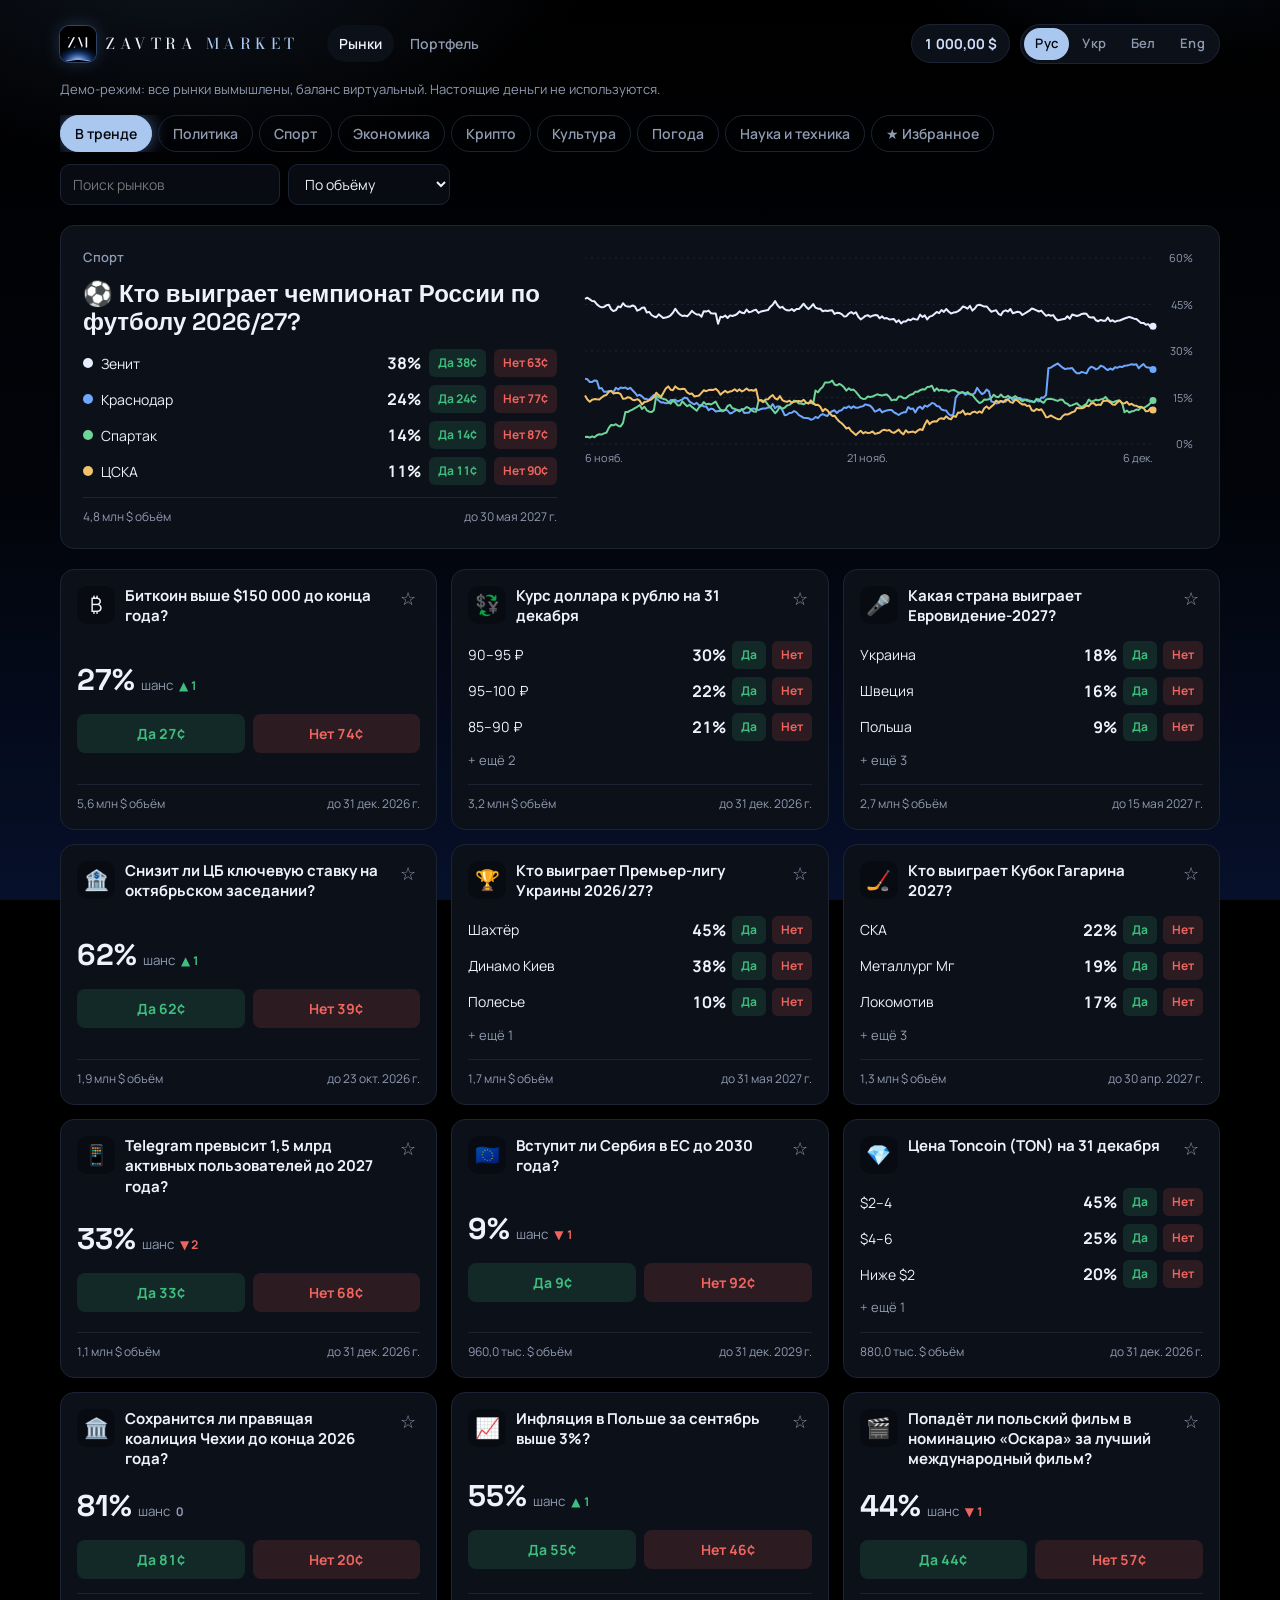
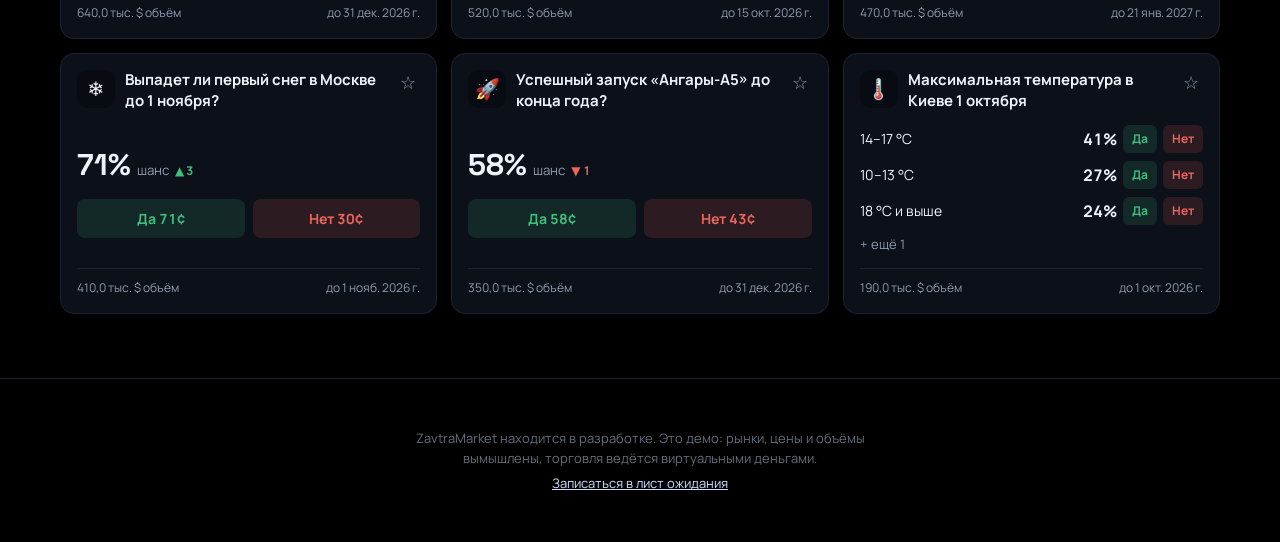
==== commit 7d8eff45: "New logo: ZM over a planet's horizon Interstellar-style mark: Bodoni Moda "ZM" above the curve of a " ====
--- a/markets/index.html
+++ b/markets/index.html
@@ -5,10 +5,10 @@
 <meta name="viewport" content="width=device-width, initial-scale=1.0">
 <title>Рынки · ZavtraMarket</title>
 <meta name="description" content="Демо рынков прогнозов ZavtraMarket: вымышленные рынки и виртуальный баланс.">
-<link rel="icon" href="data:image/svg+xml,%3Csvg xmlns='http://www.w3.org/2000/svg' viewBox='0 0 24 24'%3E%3Cdefs%3E%3ClinearGradient id='g' x1='0' y1='0' x2='1' y2='1'%3E%3Cstop offset='0' stop-color='%23cfe0ff'/%3E%3Cstop offset='1' stop-color='%233f6fc4'/%3E%3C/linearGradient%3E%3C/defs%3E%3Crect width='24' height='24' rx='6' fill='url(%23g)'/%3E%3Cpath d='M6 16a6 6 0 0 1 12 0z' fill='%2305070d'/%3E%3Cpath d='M3.5 18.5h17M12 5.5v2.2M5.6 8.4l1.5 1.5M18.4 8.4l-1.5 1.5' stroke='%2305070d' stroke-width='2' stroke-linecap='round'/%3E%3C/svg%3E">
+<link rel="icon" href="data:image/svg+xml,%3Csvg xmlns='http://www.w3.org/2000/svg' viewBox='0 0 40 40' width='40' height='40'%3E%3Cdefs%3E%3CradialGradient id='fg' cx='.5' cy='1' r='.72'%3E%3Cstop offset='0' stop-color='%23fff'/%3E%3Cstop offset='.22' stop-color='%237fb2ff' stop-opacity='.85'/%3E%3Cstop offset='.6' stop-color='%231f5fd1' stop-opacity='.35'/%3E%3Cstop offset='1' stop-color='%23000' stop-opacity='0'/%3E%3C/radialGradient%3E%3CclipPath id='fc'%3E%3Crect width='40' height='40' rx='10'/%3E%3C/clipPath%3E%3C/defs%3E%3Cg clip-path='url(%23fc)'%3E%3Crect width='40' height='40' fill='%23000'/%3E%3Crect y='12' width='40' height='28' fill='url(%23fg)'/%3E%3Cpath d='M-4 44Q20 30 44 44Z' fill='%23000'/%3E%3Cpath d='M-4 44Q20 30 44 44' fill='none' stroke='%23bcd4ff' stroke-width='.8'/%3E%3C/g%3E%3Cg fill='%23f4f7ff'%3E%3Cpath transform='translate(8.434 24) scale(0.007750 -0.007750)' d='M28 0V4L812 1496H445Q307 1496 228.0 1454.5Q149 1413 113.0 1336.0Q77 1259 72 1152H68V1500H1061V1496L277 4H705Q842 4 921.0 47.0Q1000 90 1036.0 175.5Q1072 261 1077 388H1081V0Z'/%3E%3Cpath transform='translate(18.507 24) scale(0.007750 -0.007750)' d='M748 -20 192 1500H417L860 305L1284 1500H1288L752 -20ZM194 1500V4H349V0H45V4H190V1496H36V1500ZM1650 1500V1496H1510V4H1650V0H1125V4H1286V1500Z'/%3E%3C/g%3E%3C/svg%3E">
 <link rel="preconnect" href="https://fonts.googleapis.com">
 <link rel="preconnect" href="https://fonts.gstatic.com" crossorigin>
-<link href="https://fonts.googleapis.com/css2?family=Manrope:wght@400;500;600;700;800&family=Space+Grotesk:wght@500;600;700&display=swap" rel="stylesheet">
+<link href="https://fonts.googleapis.com/css2?family=Bodoni+Moda:opsz,wght@6..96,400;6..96,500&family=Manrope:wght@400;500;600;700;800&family=Space+Grotesk:wght@500;600;700&display=swap" rel="stylesheet">
 <link rel="stylesheet" href="../style.css">
 <link rel="stylesheet" href="app.css">
 </head>
@@ -18,8 +18,8 @@
 
 <header class="site-header app-header">
   <a class="brand" href="../">
-    <span class="brand-mark" aria-hidden="true"><svg viewBox="0 0 24 24" width="24" height="24"><path d="M6 16a6 6 0 0 1 12 0z" fill="currentColor"/><path d="M3.5 18.5h17M12 5.5v2.2M5.6 8.4l1.5 1.5M18.4 8.4l-1.5 1.5" stroke="currentColor" stroke-width="2" stroke-linecap="round"/></svg></span>
-    <span class="brand-name">Zavtra<em>Market</em></span>
+    <span class="brand-mark"><svg viewBox="0 0 40 40" width="40" height="40" aria-hidden="true"><defs><radialGradient id="zmhdg" cx=".5" cy="1" r=".72"><stop offset="0" stop-color="#fff"/><stop offset=".22" stop-color="#7fb2ff" stop-opacity=".85"/><stop offset=".6" stop-color="#1f5fd1" stop-opacity=".35"/><stop offset="1" stop-color="#000" stop-opacity="0"/></radialGradient><clipPath id="zmhdc"><rect width="40" height="40" rx="10"/></clipPath></defs><g clip-path="url(#zmhdc)"><rect width="40" height="40" fill="#000"/><rect y="12" width="40" height="28" fill="url(#zmhdg)"/><path d="M-4 44Q20 30 44 44Z" fill="#000"/><path d="M-4 44Q20 30 44 44" fill="none" stroke="#bcd4ff" stroke-width=".8"/></g><g fill="#f4f7ff"><path transform="translate(8.434 24) scale(0.007750 -0.007750)" d="M28 0V4L812 1496H445Q307 1496 228.0 1454.5Q149 1413 113.0 1336.0Q77 1259 72 1152H68V1500H1061V1496L277 4H705Q842 4 921.0 47.0Q1000 90 1036.0 175.5Q1072 261 1077 388H1081V0Z"/><path transform="translate(18.507 24) scale(0.007750 -0.007750)" d="M748 -20 192 1500H417L860 305L1284 1500H1288L752 -20ZM194 1500V4H349V0H45V4H190V1496H36V1500ZM1650 1500V1496H1510V4H1650V0H1125V4H1286V1500Z"/></g></svg></span>
+    <span class="brand-name">Zavtra <em>Market</em></span>
   </a>
   <nav class="app-nav">
     <a class="nav-link" data-view="list" href="#/" data-s="navMarkets">Рынки</a>
--- a/style.css
+++ b/style.css
@@ -90,18 +90,15 @@
 
 .brand-mark {
   display: inline-flex;
-  align-items: center;
-  justify-content: center;
-  width: 34px;
-  height: 34px;
+  flex: none;
+  width: 36px;
+  height: 36px;
   border-radius: 9px;
-  background: linear-gradient(155deg, var(--accent), var(--accent-2));
-  color: var(--on-accent);
-  box-shadow: var(--glow);
+  box-shadow: 0 0 0 1px rgba(var(--accent-rgb), 0.28), 0 0 18px rgba(var(--accent-rgb), 0.25);
   transition: transform 0.2s ease;
 }
 
-.brand-mark svg { width: 72%; height: 72%; }
+.brand-mark svg { width: 100%; height: 100%; display: block; }
 
 .brand:hover .brand-mark { transform: rotate(-8deg) scale(1.06); }
 
@@ -116,15 +113,18 @@
   letter-spacing: -0.04em;
 }
 
-.brand.small .brand-mark { width: 28px; height: 28px; }
+.brand.small .brand-mark { width: 30px; height: 30px; border-radius: 8px; }
 
 .brand-name {
-  font-family: "Space Grotesk", sans-serif;
-  font-weight: 600;
-  font-size: 18px;
-}
-
-.brand-name em { color: var(--accent-strong); font-style: normal; }
+  font-family: "Bodoni Moda", "Didot", serif;
+  font-weight: 500;
+  font-size: 15px;
+  letter-spacing: 0.3em;
+  text-transform: uppercase;
+  white-space: nowrap;
+}
+
+.brand-name em { color: var(--accent); font-style: normal; }
 
 .lang-switcher {
   display: inline-flex;
@@ -409,6 +409,7 @@
 @media (max-width: 420px) {
   .site-header { padding: 18px 16px 0; gap: 8px; }
   .demo-link { display: none; }
+  .site-header .brand-name { display: none; }
   .brand-name { font-size: 16px; }
   .lang-option { padding: 6px 8px; font-size: 12px; }
 }
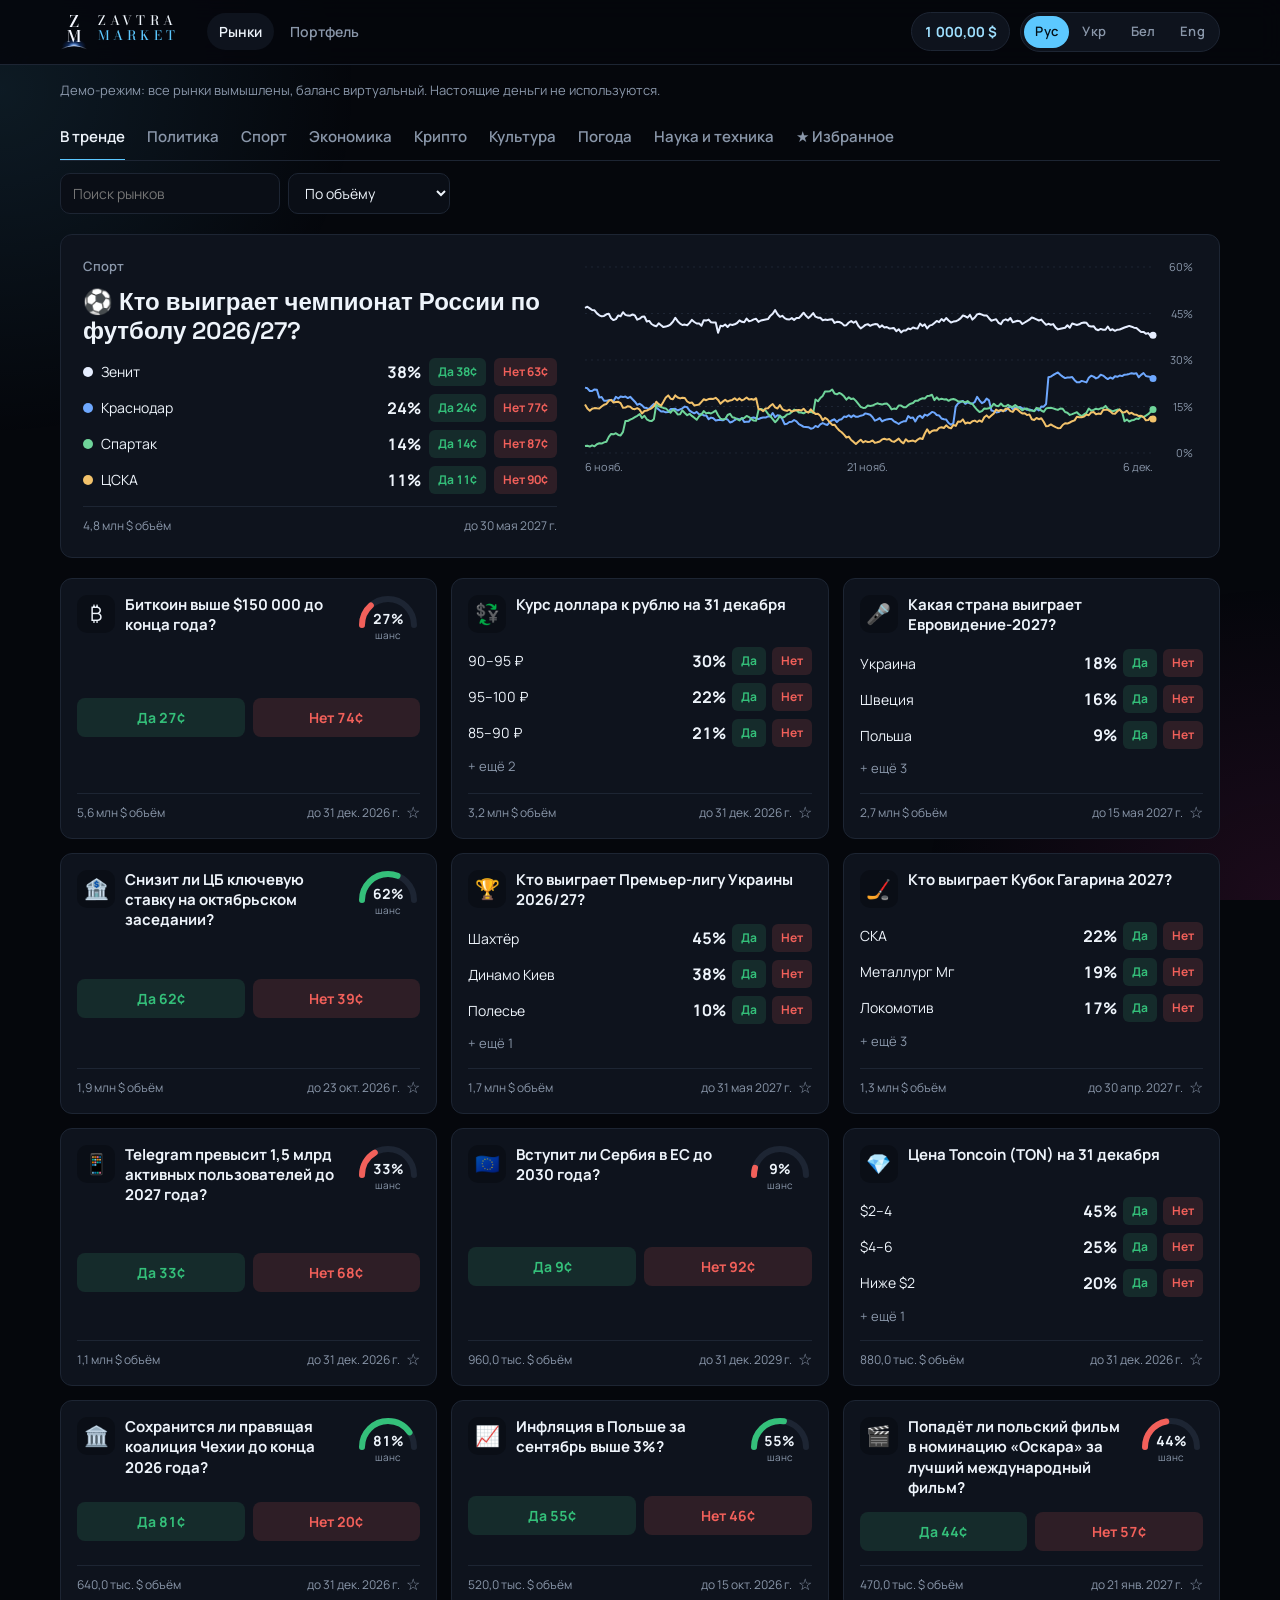
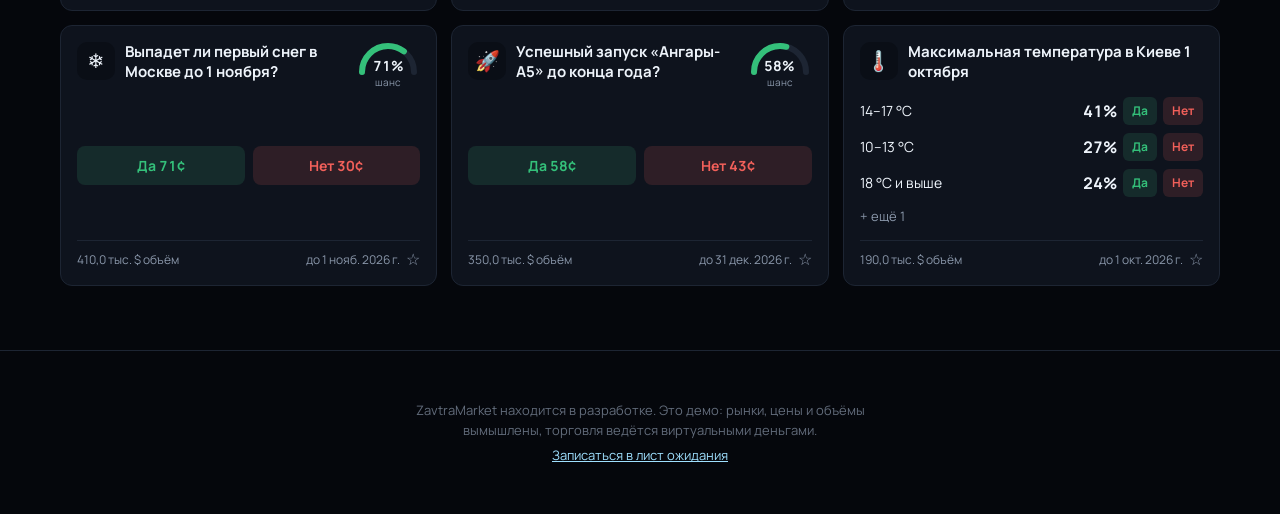
==== commit dbf67bc6: "Logo without the tile: stacked Z/M, stacked name, Z favicon - The mark loses its square: Z over M in" ====
--- a/markets/index.html
+++ b/markets/index.html
@@ -5,7 +5,7 @@
 <meta name="viewport" content="width=device-width, initial-scale=1.0">
 <title>Рынки · ZavtraMarket</title>
 <meta name="description" content="Демо рынков прогнозов ZavtraMarket: вымышленные рынки и виртуальный баланс.">
-<link rel="icon" href="data:image/svg+xml,%3Csvg xmlns='http://www.w3.org/2000/svg' viewBox='0 0 40 40' width='40' height='40'%3E%3Cdefs%3E%3CradialGradient id='fg' cx='.5' cy='1' r='.72'%3E%3Cstop offset='0' stop-color='%23fff'/%3E%3Cstop offset='.22' stop-color='%237fb2ff' stop-opacity='.85'/%3E%3Cstop offset='.6' stop-color='%231f5fd1' stop-opacity='.35'/%3E%3Cstop offset='1' stop-color='%23000' stop-opacity='0'/%3E%3C/radialGradient%3E%3CclipPath id='fc'%3E%3Crect width='40' height='40' rx='10'/%3E%3C/clipPath%3E%3C/defs%3E%3Cg clip-path='url(%23fc)'%3E%3Crect width='40' height='40' fill='%23000'/%3E%3Crect y='12' width='40' height='28' fill='url(%23fg)'/%3E%3Cpath d='M-4 44Q20 30 44 44Z' fill='%23000'/%3E%3Cpath d='M-4 44Q20 30 44 44' fill='none' stroke='%23bcd4ff' stroke-width='.8'/%3E%3C/g%3E%3Cg fill='%23f4f7ff'%3E%3Cpath transform='translate(8.434 24) scale(0.007750 -0.007750)' d='M28 0V4L812 1496H445Q307 1496 228.0 1454.5Q149 1413 113.0 1336.0Q77 1259 72 1152H68V1500H1061V1496L277 4H705Q842 4 921.0 47.0Q1000 90 1036.0 175.5Q1072 261 1077 388H1081V0Z'/%3E%3Cpath transform='translate(18.507 24) scale(0.007750 -0.007750)' d='M748 -20 192 1500H417L860 305L1284 1500H1288L752 -20ZM194 1500V4H349V0H45V4H190V1496H36V1500ZM1650 1500V1496H1510V4H1650V0H1125V4H1286V1500Z'/%3E%3C/g%3E%3C/svg%3E">
+<link rel="icon" href="data:image/svg+xml,%3Csvg xmlns='http://www.w3.org/2000/svg' viewBox='0 0 24 24'%3E%3Cstyle%3E.l{fill:%230b1020}@media (prefers-color-scheme:dark){.l{fill:%23f4f7ff}}%3C/style%3E%3Cdefs%3E%3CradialGradient id='fg' gradientUnits='userSpaceOnUse' cx='12.0' cy='20.2' r='10.5' gradientTransform='translate(12.0 20.2) scale(1 .6) translate(-12.0 -20.2)'%3E%3Cstop offset='0' stop-color='%23fff'/%3E%3Cstop offset='.2' stop-color='%237fb2ff' stop-opacity='.85'/%3E%3Cstop offset='.55' stop-color='%231f5fd1' stop-opacity='.32'/%3E%3Cstop offset='1' stop-color='%231f5fd1' stop-opacity='0'/%3E%3C/radialGradient%3E%3ClinearGradient id='fr' x1='1' x2='23' gradientUnits='userSpaceOnUse'%3E%3Cstop offset='0' stop-color='%23bcd4ff' stop-opacity='0'/%3E%3Cstop offset='.3' stop-color='%23bcd4ff'/%3E%3Cstop offset='.7' stop-color='%23bcd4ff'/%3E%3Cstop offset='1' stop-color='%23bcd4ff' stop-opacity='0'/%3E%3C/linearGradient%3E%3CclipPath id='fc'%3E%3Cpath d='M0 0H24V23Q12.0 16.8 0 23Z'/%3E%3C/clipPath%3E%3C/defs%3E%3Crect width='24' height='25' fill='url(%23fg)' clip-path='url(%23fc)'/%3E%3Cpath d='M1 23Q12.0 16.8 23 23' fill='none' stroke='url(%23fr)' stroke-width='0.7' stroke-linecap='round'/%3E%3Cpath class='l' transform='translate(6.219 16.6) scale(0.009500 -0.009500)' d='M42 0V72L812 1428H542Q406 1428 330.5 1398.0Q255 1368 218.0 1302.5Q181 1237 161 1130H89V1500H1162V1428L392 72H723Q859 72 934.0 104.0Q1009 136 1045.5 209.5Q1082 283 1102 410H1175V0Z'/%3E%3C/svg%3E">
 <link rel="preconnect" href="https://fonts.googleapis.com">
 <link rel="preconnect" href="https://fonts.gstatic.com" crossorigin>
 <link href="https://fonts.googleapis.com/css2?family=Bodoni+Moda:opsz,wght@6..96,400;6..96,500&family=Manrope:wght@400;500;600;700;800&family=Space+Grotesk:wght@500;600;700&display=swap" rel="stylesheet">
@@ -18,8 +18,8 @@
 
 <header class="site-header app-header">
   <a class="brand" href="../">
-    <span class="brand-mark"><svg viewBox="0 0 40 40" width="40" height="40" aria-hidden="true"><defs><radialGradient id="zmhdg" cx=".5" cy="1" r=".72"><stop offset="0" stop-color="#fff"/><stop offset=".22" stop-color="#7fb2ff" stop-opacity=".85"/><stop offset=".6" stop-color="#1f5fd1" stop-opacity=".35"/><stop offset="1" stop-color="#000" stop-opacity="0"/></radialGradient><clipPath id="zmhdc"><rect width="40" height="40" rx="10"/></clipPath></defs><g clip-path="url(#zmhdc)"><rect width="40" height="40" fill="#000"/><rect y="12" width="40" height="28" fill="url(#zmhdg)"/><path d="M-4 44Q20 30 44 44Z" fill="#000"/><path d="M-4 44Q20 30 44 44" fill="none" stroke="#bcd4ff" stroke-width=".8"/></g><g fill="#f4f7ff"><path transform="translate(8.434 24) scale(0.007750 -0.007750)" d="M28 0V4L812 1496H445Q307 1496 228.0 1454.5Q149 1413 113.0 1336.0Q77 1259 72 1152H68V1500H1061V1496L277 4H705Q842 4 921.0 47.0Q1000 90 1036.0 175.5Q1072 261 1077 388H1081V0Z"/><path transform="translate(18.507 24) scale(0.007750 -0.007750)" d="M748 -20 192 1500H417L860 305L1284 1500H1288L752 -20ZM194 1500V4H349V0H45V4H190V1496H36V1500ZM1650 1500V1496H1510V4H1650V0H1125V4H1286V1500Z"/></g></svg></span>
-    <span class="brand-name">Zavtra <em>Market</em></span>
+    <span class="brand-mark"><svg viewBox="0 0 28 38" width="28" height="38" aria-hidden="true"><defs><radialGradient id="zmhg" gradientUnits="userSpaceOnUse" cx="14.0" cy="33" r="12" gradientTransform="translate(14.0 33) scale(1 .6) translate(-14.0 -33)"><stop offset="0" stop-color="#fff"/><stop offset=".2" stop-color="#7fb2ff" stop-opacity=".85"/><stop offset=".55" stop-color="#1f5fd1" stop-opacity=".32"/><stop offset="1" stop-color="#1f5fd1" stop-opacity="0"/></radialGradient><linearGradient id="zmhr" x1="1" x2="27" gradientUnits="userSpaceOnUse"><stop offset="0" stop-color="#bcd4ff" stop-opacity="0"/><stop offset=".3" stop-color="#bcd4ff"/><stop offset=".7" stop-color="#bcd4ff"/><stop offset="1" stop-color="#bcd4ff" stop-opacity="0"/></linearGradient><clipPath id="zmhc"><path d="M0 0H28V36Q14.0 29.5 0 36Z"/></clipPath></defs><rect width="28" height="38" fill="url(#zmhg)" clip-path="url(#zmhc)"/><path d="M1 36Q14.0 29.5 27 36" fill="none" stroke="url(#zmhr)" stroke-width="0.7" stroke-linecap="round"/><g fill="#f4f7ff"><path transform="translate(9.340 14) scale(0.008000 -0.008000)" d="M39 0V39L817 1461H496Q360 1461 283.0 1426.0Q206 1391 170.5 1320.0Q135 1249 123 1142H84V1500H1111V1461L333 39H713Q850 39 926.5 76.0Q1003 113 1038.5 192.0Q1074 271 1086 398H1126V0Z"/><path transform="translate(6.816 29) scale(0.008000 -0.008000)" d="M781 -20 225 1500H489L915 353L1311 1500H1353L829 -20ZM246 1500V39H393V0H62V39H204V1461H52V1500ZM1744 1500V1461H1604V39H1744V0H1182V39H1342V1500Z"/></g></svg></span>
+    <span class="brand-name"><span>Zavtra</span> <em>Market</em></span>
   </a>
   <nav class="app-nav">
     <a class="nav-link" data-view="list" href="#/" data-s="navMarkets">Рынки</a>
--- a/style.css
+++ b/style.css
@@ -1,23 +1,25 @@
 :root {
   color-scheme: dark;
-  --bg: #000;
-  --bg-alt: #080b12;
-  --card: #0c1019;
-  --border: #1c2433;
-  --text: #eef2fa;
-  --text-dim: #8f9bb0;
-  --accent: #a9c7ef;
-  --accent-strong: #cfe0ff;
-  --accent-2: #3f6fc4;
-  --accent-rgb: 120, 170, 255;
-  --on-accent: #05070d;
-  --glow: 0 0 18px rgba(var(--accent-rgb), 0.5);
-  --text-glow: drop-shadow(0 0 14px rgba(var(--accent-rgb), 0.5));
-  --success: #3fbf7f;
-  --danger: #f0645e;
-  --on-success: #0b1a12;
-  --on-danger: #1d0b0a;
-  --radius: 14px;
+  --bg: #05070c;
+  --bg-alt: #0a0e16;
+  --card: #0e131d;
+  --card-hover: #121926;
+  --border: #1d2533;
+  --text: #eef4fb;
+  --text-dim: #8a97aa;
+  --accent: #5cc8ff;
+  --accent-strong: #9fe0ff;
+  --accent-2: #c2268a;
+  --accent-rgb: 92, 200, 255;
+  --magenta-rgb: 194, 38, 138;
+  --on-accent: #041018;
+  --glow: none;
+  --text-glow: none;
+  --success: #34c07a;
+  --danger: #f2605a;
+  --on-success: #fff;
+  --on-danger: #fff;
+  --radius: 12px;
   --max-width: 1080px;
   font-size: 16px;
 }
@@ -30,8 +32,7 @@
   margin: 0;
   min-height: 100vh;
   min-height: 100vh;
-  background: linear-gradient(180deg, #000 0%, #02040a 55%, #06102a 100%) fixed;
-  background-color: var(--bg);
+  background: var(--bg);
   color: var(--text);
   font-family: "Manrope", system-ui, -apple-system, "Segoe UI", sans-serif;
   line-height: 1.5;
@@ -60,11 +61,10 @@
 
 .bg-glow {
   position: fixed;
-  inset: -20% -10% auto -10%;
-  height: 70vh;
+  inset: 0;
   background:
-    radial-gradient(45% 60% at 20% 20%, rgba(var(--accent-rgb), 0.12), transparent 60%),
-    radial-gradient(35% 50% at 85% 10%, rgba(63, 111, 196, 0.16), transparent 60%);
+    radial-gradient(40% 55% at 0% 10%, rgba(var(--accent-rgb), 0.1), transparent 70%),
+    radial-gradient(40% 50% at 100% 100%, rgba(var(--magenta-rgb), 0.12), transparent 70%);
   pointer-events: none;
   z-index: 0;
 }
@@ -82,7 +82,7 @@
 
 .brand {
   display: inline-flex;
-  align-items: center;
+  align-items: flex-start;
   gap: 10px;
   text-decoration: none;
   color: var(--text);
@@ -91,18 +91,11 @@
 .brand-mark {
   display: inline-flex;
   flex: none;
-  width: 36px;
-  height: 36px;
-  border-radius: 9px;
-  box-shadow: 0 0 0 1px rgba(var(--accent-rgb), 0.28), 0 0 18px rgba(var(--accent-rgb), 0.25);
-  transition: transform 0.2s ease;
-}
-
-.brand-mark svg { width: 100%; height: 100%; display: block; }
-
-.brand:hover .brand-mark { transform: rotate(-8deg) scale(1.06); }
-
-.nowrap { white-space: nowrap; }
+  height: 38px;
+}
+
+.brand-mark svg { height: 100%; width: auto; display: block; overflow: visible; }
+
 
 .logo-text {
   background: linear-gradient(155deg, var(--accent-strong), var(--accent-2));
@@ -113,13 +106,16 @@
   letter-spacing: -0.04em;
 }
 
-.brand.small .brand-mark { width: 30px; height: 30px; border-radius: 8px; }
-
+
+/* Two stacked lines that sit level with the Z and the M of the mark. */
 .brand-name {
+  display: flex;
+  flex-direction: column;
   font-family: "Bodoni Moda", "Didot", serif;
   font-weight: 500;
-  font-size: 15px;
-  letter-spacing: 0.3em;
+  font-size: 13px;
+  line-height: 15px;
+  letter-spacing: 0.32em;
   text-transform: uppercase;
   white-space: nowrap;
 }
@@ -231,9 +227,8 @@
 
 .waitlist-form button {
   flex: 0 0 auto;
-  background: linear-gradient(135deg, var(--accent), var(--accent-2));
+  background: var(--accent);
   color: var(--on-accent);
-  box-shadow: var(--glow);
   border: none;
   font: inherit;
   font-weight: 700;
@@ -375,9 +370,8 @@
 .cta-button {
   display: inline-block;
   margin-top: 28px;
-  background: linear-gradient(135deg, var(--accent), var(--accent-2));
+  background: var(--accent);
   color: var(--on-accent);
-  box-shadow: var(--glow);
   text-decoration: none;
   font-weight: 700;
   padding: 14px 28px;
@@ -416,6 +410,5 @@
 
 @media (prefers-reduced-motion: reduce) {
   .ticker-track { animation: none; }
-  .brand:hover .brand-mark { transform: none; }
   html { scroll-behavior: auto; }
 }
--- a/markets/app.css
+++ b/markets/app.css
@@ -10,7 +10,18 @@
 
 a { color: inherit; }
 
-.app-header { max-width: var(--app-width); gap: 16px; }
+.app-header {
+  max-width: none;
+  position: sticky;
+  top: 0;
+  z-index: 20;
+  gap: 16px;
+  padding: 12px max(20px, calc((100% - var(--app-width)) / 2 + 20px));
+  background: rgba(5, 7, 12, 0.85);
+  backdrop-filter: blur(12px);
+  -webkit-backdrop-filter: blur(12px);
+  border-bottom: 1px solid var(--border);
+}
 .app-header .header-actions { display: flex; align-items: center; gap: 10px; }
 
 .app-nav { display: flex; gap: 4px; margin-right: auto; margin-left: 12px; }
@@ -171,20 +182,20 @@
   gap: 12px;
   margin-bottom: 20px;
 }
-.pills { display: flex; gap: 6px; overflow-x: auto; scrollbar-width: none; max-width: 100%; }
+.pills { display: flex; gap: 22px; overflow-x: auto; scrollbar-width: none; width: 100%; border-bottom: 1px solid var(--border); }
 .pills::-webkit-scrollbar { display: none; }
 .pill {
   flex: none;
   text-decoration: none;
-  font-size: 14px;
+  font-size: 15px;
   font-weight: 600;
   color: var(--text-dim);
-  padding: 7px 14px;
-  border-radius: 999px;
-  border: 1px solid var(--border);
+  padding: 10px 0;
+  border-bottom: 2px solid transparent;
+  margin-bottom: -1px;
 }
 .pill:hover { color: var(--text); }
-.pill.active { color: var(--on-accent); background: var(--accent); border-color: var(--accent); box-shadow: var(--glow); }
+.pill.active { color: var(--text); border-bottom-color: var(--accent); }
 
 .tools { display: flex; gap: 8px; }
 .search, .select, .field input {
@@ -221,7 +232,9 @@
 .featured-outcomes { list-style: none; margin: 0; padding: 0; display: grid; gap: 8px; }
 .featured-outcomes li { display: grid; grid-template-columns: 10px 1fr auto auto auto; align-items: center; gap: 8px; }
 .featured-outcomes i, .legend-item i, .chart-tip i { width: 10px; height: 10px; border-radius: 50%; display: inline-block; }
-.featured .card-foot { margin-top: auto; }
+.featured .foot-end { display: inline-flex; align-items: center; gap: 6px; }
+.card-foot .star { font-size: 16px; padding: 0 2px; margin: -4px -2px; }
+.card-foot { margin-top: auto; }
 
 .grid {
   display: grid;
@@ -237,9 +250,9 @@
   border: 1px solid var(--border);
   border-radius: var(--radius);
   padding: 16px;
-  transition: border-color 0.15s ease;
-}
-.card:hover { border-color: rgba(var(--accent-rgb), 0.45); }
+  transition: background-color 0.15s ease, border-color 0.15s ease, transform 0.15s ease;
+}
+.card:hover { background: var(--card-hover); border-color: #2d3b52; transform: translateY(-2px); }
 .card-head { display: grid; grid-template-columns: auto 1fr auto; gap: 10px; align-items: start; }
 .card-icon, .event-icon {
   display: grid;
@@ -254,9 +267,14 @@
 .card-title:hover { color: var(--accent-strong); }
 
 .card-binary { display: flex; flex-direction: column; gap: 12px; margin-top: auto; }
-.big-chance { display: flex; align-items: baseline; gap: 6px; }
-.big-chance > span:first-child { font-family: "Space Grotesk", sans-serif; font-size: 30px; font-weight: 700; }
-.big-chance small { color: var(--text-dim); }
+.gauge { position: relative; flex: none; width: 64px; text-align: center; margin-top: -2px; }
+.gauge svg { display: block; width: 64px; height: 36px; }
+.gauge-track, .gauge-fill { fill: none; stroke-width: 6; stroke-linecap: round; }
+.gauge-track { stroke: var(--border); }
+.gauge-fill { stroke: var(--success); transition: stroke-dasharray 0.4s ease; }
+.gauge.low .gauge-fill { stroke: var(--danger); }
+.gauge b { position: absolute; left: 0; right: 0; top: 15px; font-size: 14px; font-variant-numeric: tabular-nums; }
+.gauge small { display: block; margin-top: -1px; font-size: 10px; color: var(--text-dim); }
 .yn { display: grid; grid-template-columns: 1fr 1fr; gap: 8px; }
 
 .card-outcomes { list-style: none; margin: 0; padding: 0; display: grid; gap: 8px; }
@@ -266,6 +284,8 @@
 .oc-pct { font-weight: 700; font-variant-numeric: tabular-nums; min-width: 3ch; text-align: right; }
 .more { color: var(--text-dim); font-size: 13px; margin-top: -4px; }
 
+.foot-end { display: inline-flex; align-items: center; gap: 6px; }
+.card-foot .star { font-size: 16px; padding: 0 2px; margin: -4px -2px; }
 .card-foot {
   display: flex;
   justify-content: space-between;
@@ -503,7 +523,8 @@
 }
 
 @media (max-width: 640px) {
-  .app-header { flex-wrap: wrap; padding: 16px 16px 0; row-gap: 10px; }
+  /* Two-row header would eat too much of a phone screen if it stayed pinned. */
+  .app-header { position: static; flex-wrap: wrap; padding: 12px 16px; row-gap: 10px; }
   .app-nav { order: 3; width: 100%; }
   .demo-banner, .app-main { padding-left: 16px; padding-right: 16px; }
   .tools { width: 100%; }
@@ -518,4 +539,6 @@
 
 @media (prefers-reduced-motion: reduce) {
   .flash, .toast { animation: none; }
-}
+  .card:hover { transform: none; }
+  .gauge-fill { transition: none; }
+}
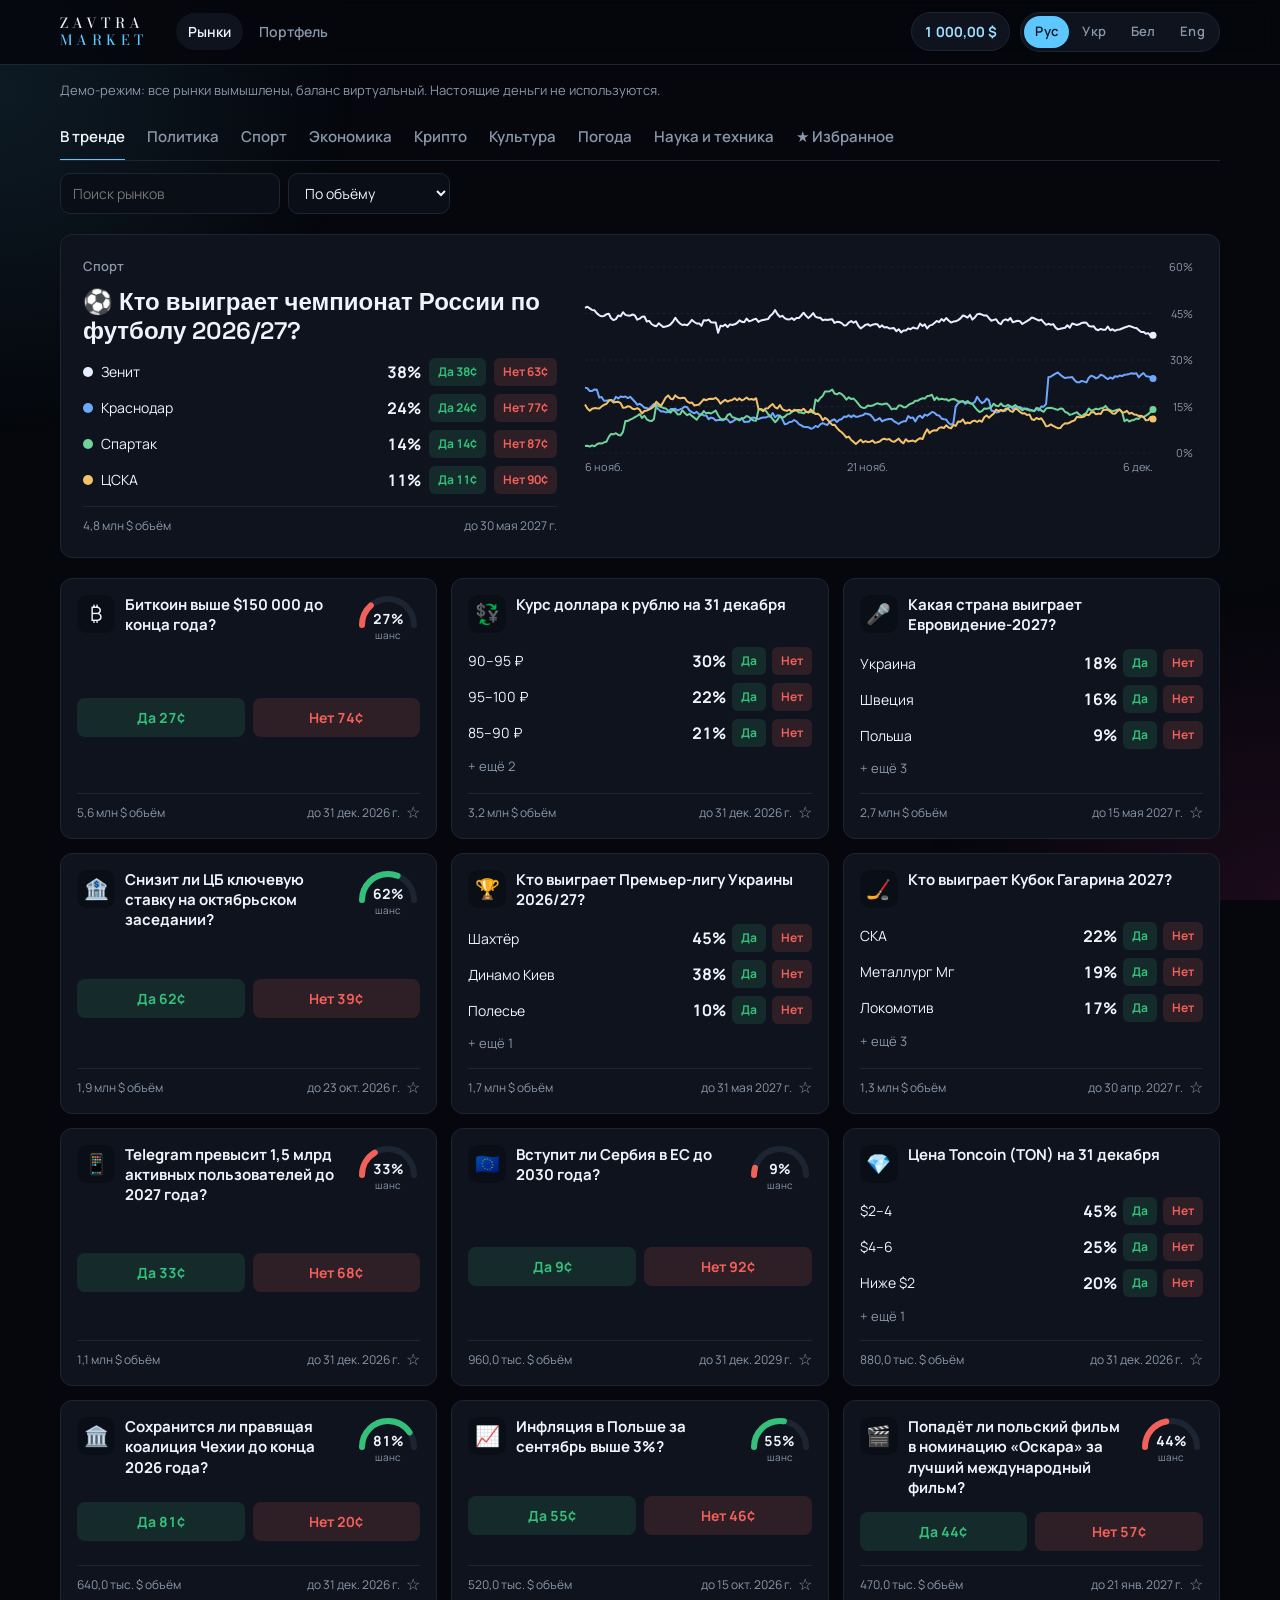
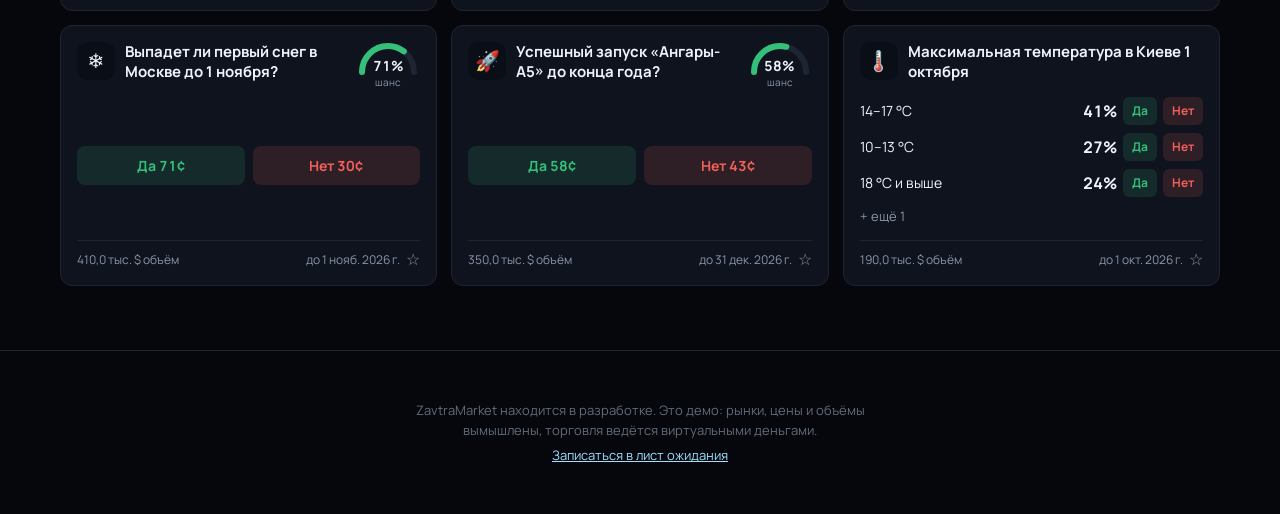
==== commit 4e48e9fb: "Use the stacked name as the logo; drop the Z/M mark "ZAVTRA / MARKET" in two stacked lines is now th" ====
--- a/markets/index.html
+++ b/markets/index.html
@@ -18,7 +18,6 @@
 
 <header class="site-header app-header">
   <a class="brand" href="../">
-    <span class="brand-mark"><svg viewBox="0 0 28 38" width="28" height="38" aria-hidden="true"><defs><radialGradient id="zmhg" gradientUnits="userSpaceOnUse" cx="14.0" cy="33" r="12" gradientTransform="translate(14.0 33) scale(1 .6) translate(-14.0 -33)"><stop offset="0" stop-color="#fff"/><stop offset=".2" stop-color="#7fb2ff" stop-opacity=".85"/><stop offset=".55" stop-color="#1f5fd1" stop-opacity=".32"/><stop offset="1" stop-color="#1f5fd1" stop-opacity="0"/></radialGradient><linearGradient id="zmhr" x1="1" x2="27" gradientUnits="userSpaceOnUse"><stop offset="0" stop-color="#bcd4ff" stop-opacity="0"/><stop offset=".3" stop-color="#bcd4ff"/><stop offset=".7" stop-color="#bcd4ff"/><stop offset="1" stop-color="#bcd4ff" stop-opacity="0"/></linearGradient><clipPath id="zmhc"><path d="M0 0H28V36Q14.0 29.5 0 36Z"/></clipPath></defs><rect width="28" height="38" fill="url(#zmhg)" clip-path="url(#zmhc)"/><path d="M1 36Q14.0 29.5 27 36" fill="none" stroke="url(#zmhr)" stroke-width="0.7" stroke-linecap="round"/><g fill="#f4f7ff"><path transform="translate(9.340 14) scale(0.008000 -0.008000)" d="M39 0V39L817 1461H496Q360 1461 283.0 1426.0Q206 1391 170.5 1320.0Q135 1249 123 1142H84V1500H1111V1461L333 39H713Q850 39 926.5 76.0Q1003 113 1038.5 192.0Q1074 271 1086 398H1126V0Z"/><path transform="translate(6.816 29) scale(0.008000 -0.008000)" d="M781 -20 225 1500H489L915 353L1311 1500H1353L829 -20ZM246 1500V39H393V0H62V39H204V1461H52V1500ZM1744 1500V1461H1604V39H1744V0H1182V39H1342V1500Z"/></g></svg></span>
     <span class="brand-name"><span>Zavtra</span> <em>Market</em></span>
   </a>
   <nav class="app-nav">
--- a/style.css
+++ b/style.css
@@ -88,15 +88,6 @@
   color: var(--text);
 }
 
-.brand-mark {
-  display: inline-flex;
-  flex: none;
-  height: 38px;
-}
-
-.brand-mark svg { height: 100%; width: auto; display: block; overflow: visible; }
-
-
 .logo-text {
   background: linear-gradient(155deg, var(--accent-strong), var(--accent-2));
   filter: var(--text-glow);
@@ -107,14 +98,14 @@
 }
 
 
-/* Two stacked lines that sit level with the Z and the M of the mark. */
+/* The logo: the name set in two stacked lines. */
 .brand-name {
   display: flex;
   flex-direction: column;
   font-family: "Bodoni Moda", "Didot", serif;
   font-weight: 500;
-  font-size: 13px;
-  line-height: 15px;
+  font-size: 14px;
+  line-height: 17px;
   letter-spacing: 0.32em;
   text-transform: uppercase;
   white-space: nowrap;
@@ -403,7 +394,6 @@
 @media (max-width: 420px) {
   .site-header { padding: 18px 16px 0; gap: 8px; }
   .demo-link { display: none; }
-  .site-header .brand-name { display: none; }
   .brand-name { font-size: 16px; }
   .lang-option { padding: 6px 8px; font-size: 12px; }
 }
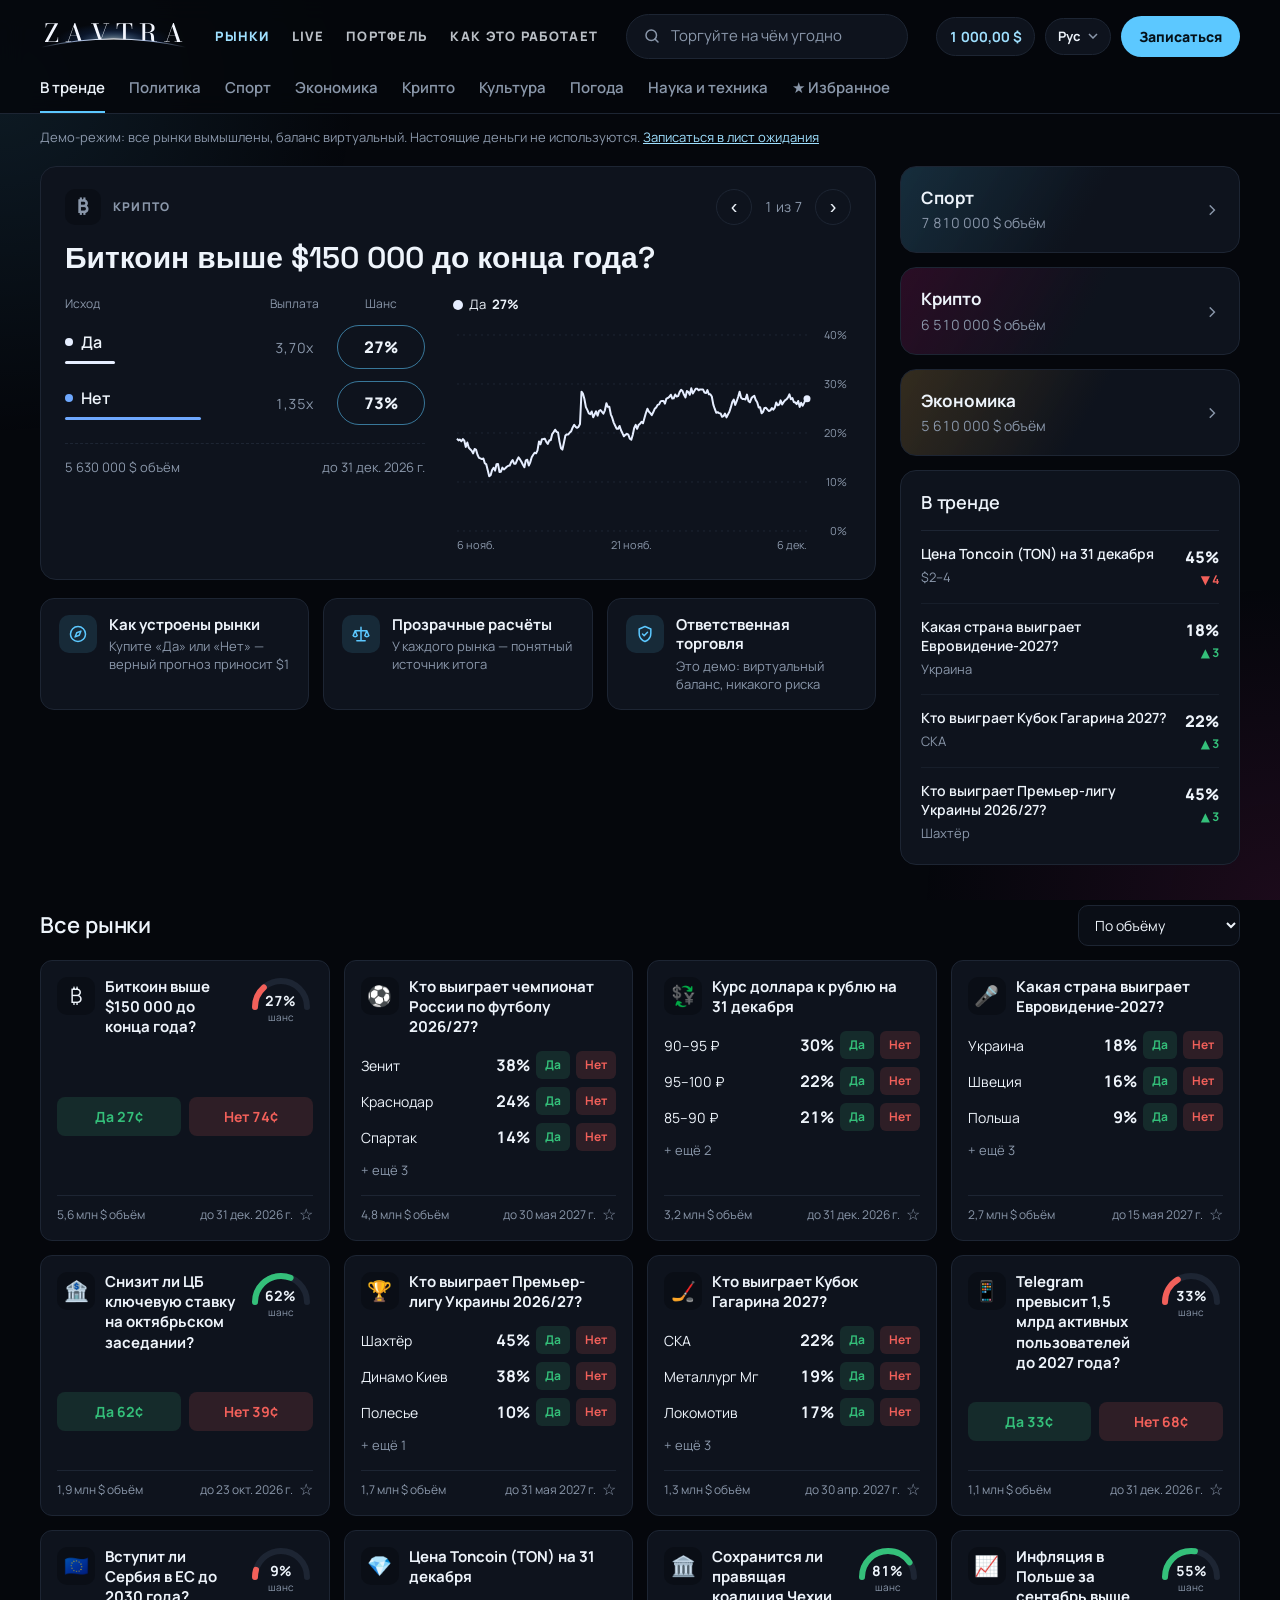
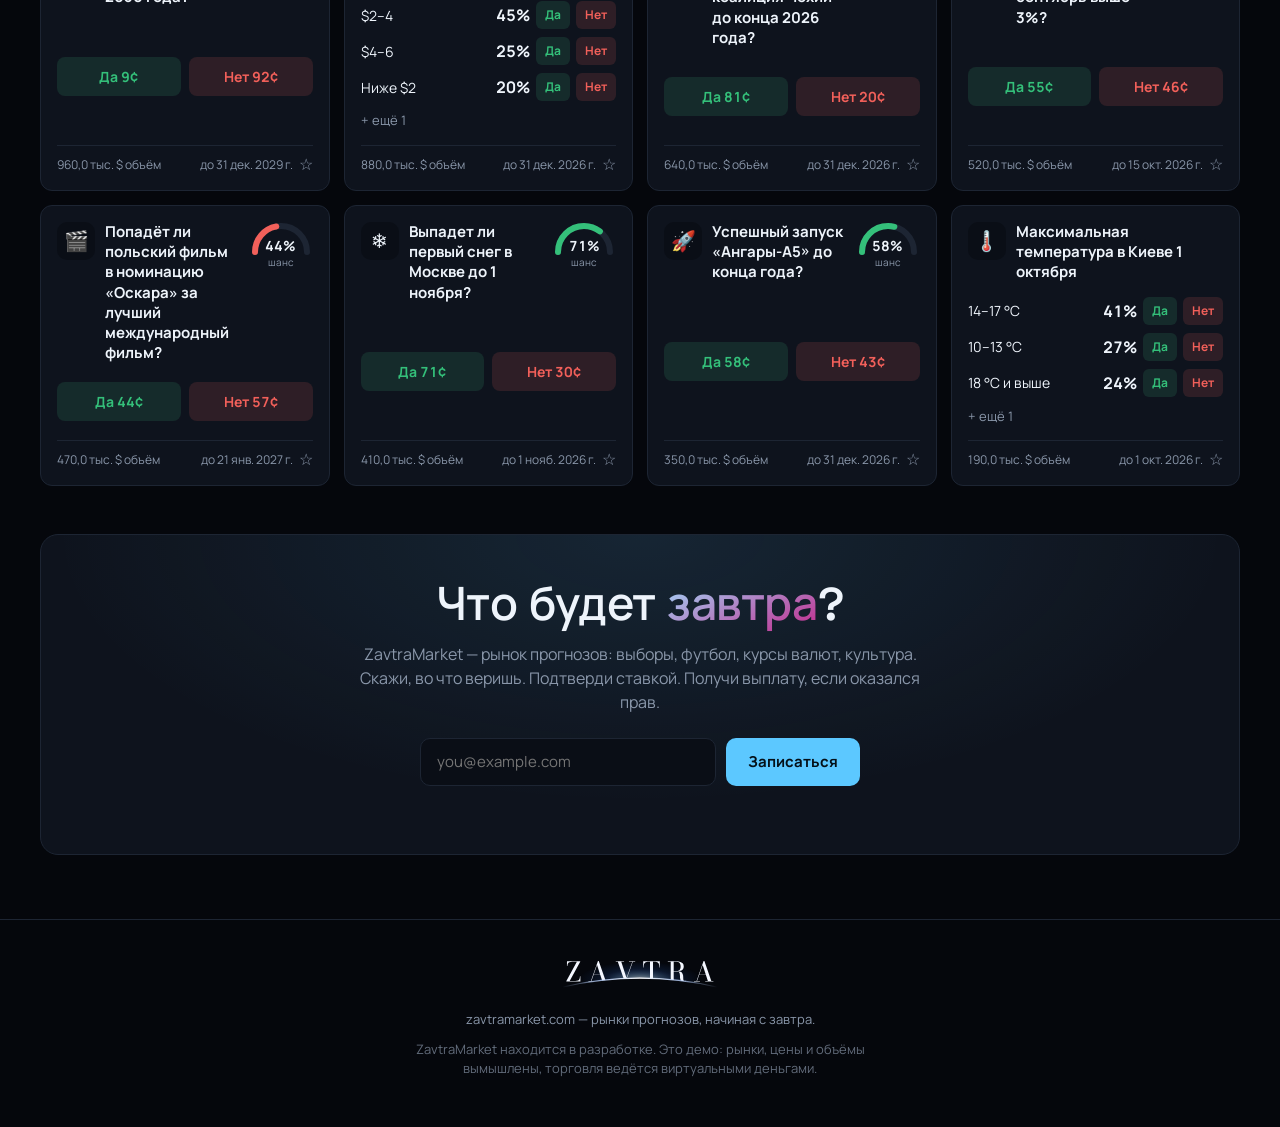
==== commit 0dffc280: "Make the home page a Kalshi-style market demo; logo is just ZAVTRA - The markets app now lives at th" ====
--- a/markets/index.html
+++ b/markets/index.html
@@ -2,48 +2,11 @@
 <html lang="ru">
 <head>
 <meta charset="UTF-8">
-<meta name="viewport" content="width=device-width, initial-scale=1.0">
-<title>Рынки · ZavtraMarket</title>
-<meta name="description" content="Демо рынков прогнозов ZavtraMarket: вымышленные рынки и виртуальный баланс.">
-<link rel="icon" href="data:image/svg+xml,%3Csvg xmlns='http://www.w3.org/2000/svg' viewBox='0 0 24 24'%3E%3Cstyle%3E.l{fill:%230b1020}@media (prefers-color-scheme:dark){.l{fill:%23f4f7ff}}%3C/style%3E%3Cdefs%3E%3CradialGradient id='fg' gradientUnits='userSpaceOnUse' cx='12.0' cy='20.2' r='10.5' gradientTransform='translate(12.0 20.2) scale(1 .6) translate(-12.0 -20.2)'%3E%3Cstop offset='0' stop-color='%23fff'/%3E%3Cstop offset='.2' stop-color='%237fb2ff' stop-opacity='.85'/%3E%3Cstop offset='.55' stop-color='%231f5fd1' stop-opacity='.32'/%3E%3Cstop offset='1' stop-color='%231f5fd1' stop-opacity='0'/%3E%3C/radialGradient%3E%3ClinearGradient id='fr' x1='1' x2='23' gradientUnits='userSpaceOnUse'%3E%3Cstop offset='0' stop-color='%23bcd4ff' stop-opacity='0'/%3E%3Cstop offset='.3' stop-color='%23bcd4ff'/%3E%3Cstop offset='.7' stop-color='%23bcd4ff'/%3E%3Cstop offset='1' stop-color='%23bcd4ff' stop-opacity='0'/%3E%3C/linearGradient%3E%3CclipPath id='fc'%3E%3Cpath d='M0 0H24V23Q12.0 16.8 0 23Z'/%3E%3C/clipPath%3E%3C/defs%3E%3Crect width='24' height='25' fill='url(%23fg)' clip-path='url(%23fc)'/%3E%3Cpath d='M1 23Q12.0 16.8 23 23' fill='none' stroke='url(%23fr)' stroke-width='0.7' stroke-linecap='round'/%3E%3Cpath class='l' transform='translate(6.219 16.6) scale(0.009500 -0.009500)' d='M42 0V72L812 1428H542Q406 1428 330.5 1398.0Q255 1368 218.0 1302.5Q181 1237 161 1130H89V1500H1162V1428L392 72H723Q859 72 934.0 104.0Q1009 136 1045.5 209.5Q1082 283 1102 410H1175V0Z'/%3E%3C/svg%3E">
-<link rel="preconnect" href="https://fonts.googleapis.com">
-<link rel="preconnect" href="https://fonts.gstatic.com" crossorigin>
-<link href="https://fonts.googleapis.com/css2?family=Bodoni+Moda:opsz,wght@6..96,400;6..96,500&family=Manrope:wght@400;500;600;700;800&family=Space+Grotesk:wght@500;600;700&display=swap" rel="stylesheet">
-<link rel="stylesheet" href="../style.css">
-<link rel="stylesheet" href="app.css">
+<title>ZavtraMarket</title>
+<link rel="canonical" href="https://zavtramarket.com/">
+<!-- The markets demo now lives on the home page; keep old links (and their #/… routes) working. -->
+<script>location.replace("../" + location.hash);</script>
+<meta http-equiv="refresh" content="0; url=../">
 </head>
-<body>
-
-<div class="bg-glow" aria-hidden="true"></div>
-
-<header class="site-header app-header">
-  <a class="brand" href="../">
-    <span class="brand-name"><span>Zavtra</span> <em>Market</em></span>
-  </a>
-  <nav class="app-nav">
-    <a class="nav-link" data-view="list" href="#/" data-s="navMarkets">Рынки</a>
-    <a class="nav-link" data-view="portfolio" href="#/portfolio" data-s="navPortfolio">Портфель</a>
-  </nav>
-  <div class="header-actions">
-    <a class="balance-chip" href="#/portfolio"><span class="sr-only" data-s="balance">Баланс</span><span id="balance"></span></a>
-    <div id="lang-switcher" class="lang-switcher" role="group" aria-label="Язык"></div>
-  </div>
-</header>
-
-<p class="demo-banner" data-s="demoBanner">Демо-режим: все рынки вымышлены, баланс виртуальный. Настоящие деньги не используются.</p>
-
-<main id="app" class="app-main"></main>
-
-<footer class="site-footer">
-  <p class="fine-print" data-s="footer">ZavtraMarket находится в разработке. Это демо: рынки, цены и объёмы вымышлены, торговля ведётся виртуальными деньгами.</p>
-  <p><a class="footer-link" href="../" data-s="joinWaitlist">Записаться в лист ожидания</a></p>
-</footer>
-
-<div id="toasts" class="toasts" aria-live="polite"></div>
-
-<script src="../i18n.js"></script>
-<script src="strings.js"></script>
-<script src="data.js"></script>
-<script src="app.js"></script>
-</body>
+<body><a href="../">ZavtraMarket</a></body>
 </html>
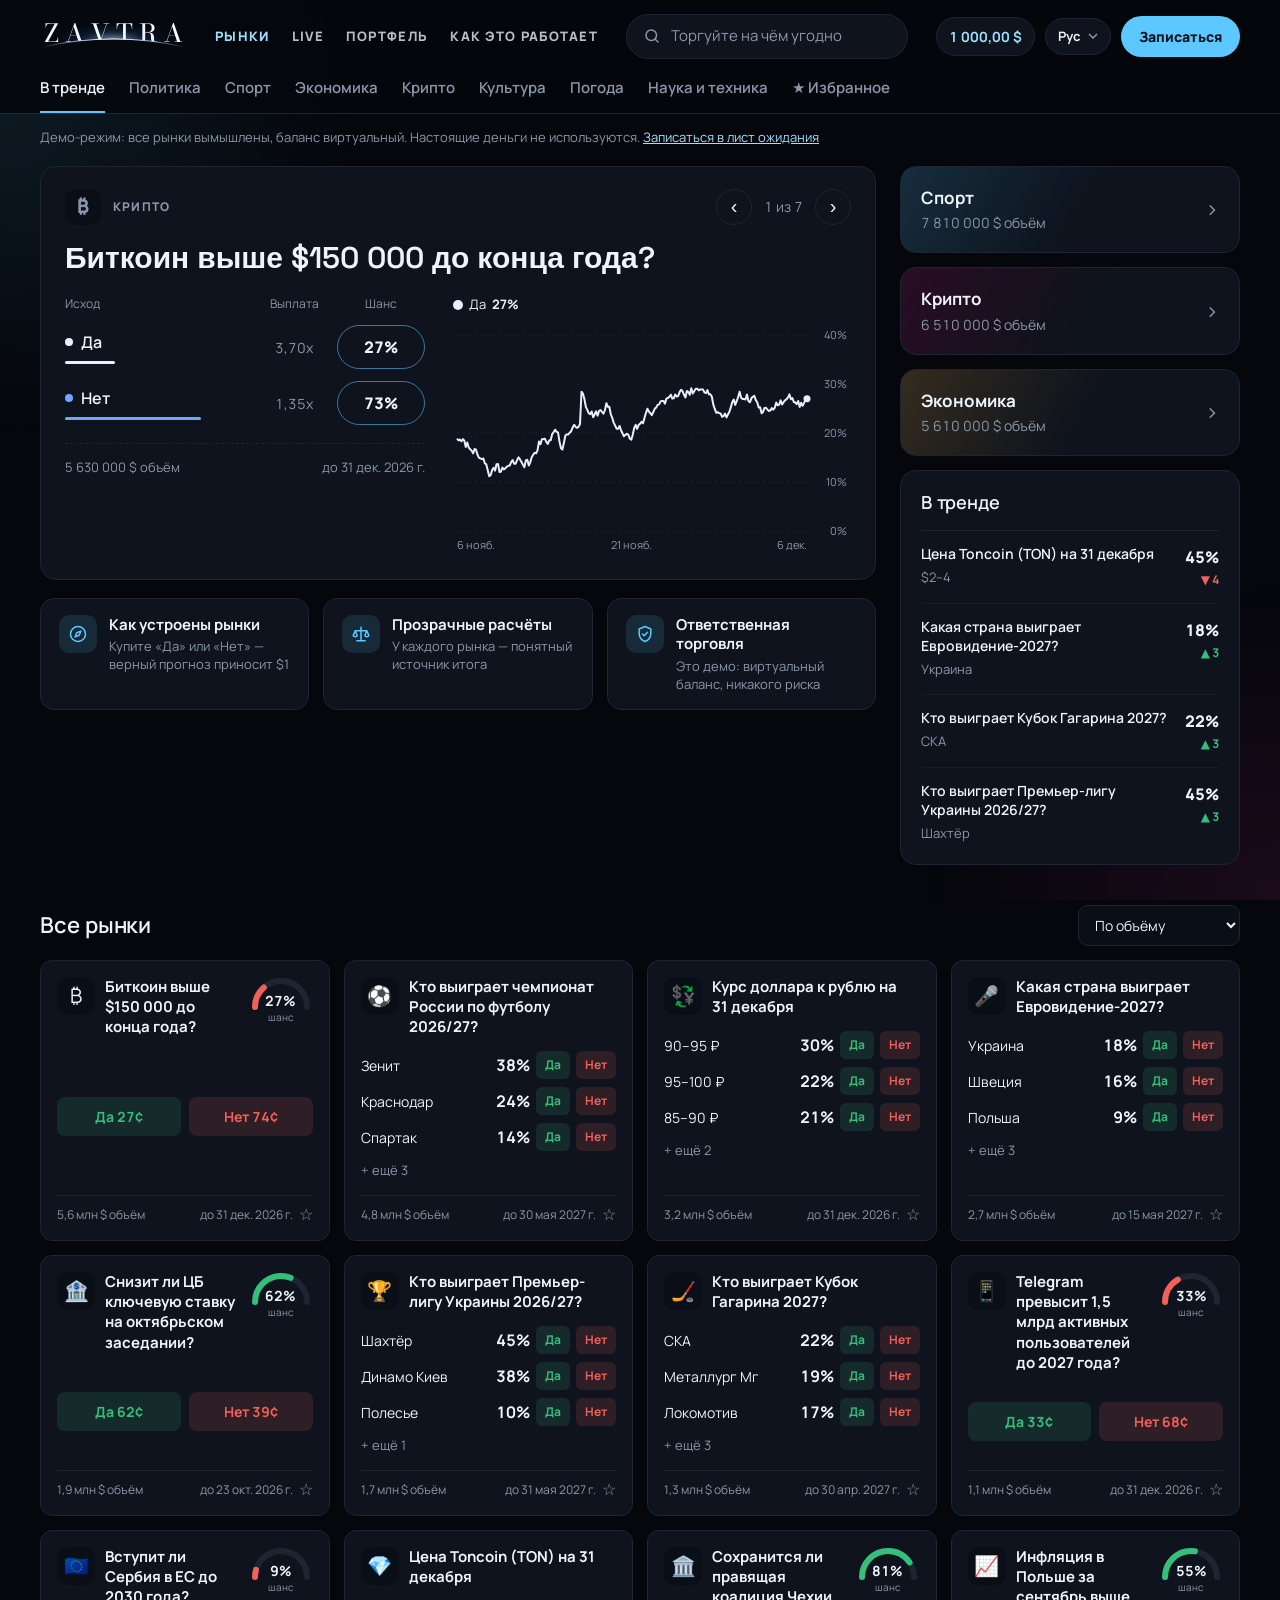
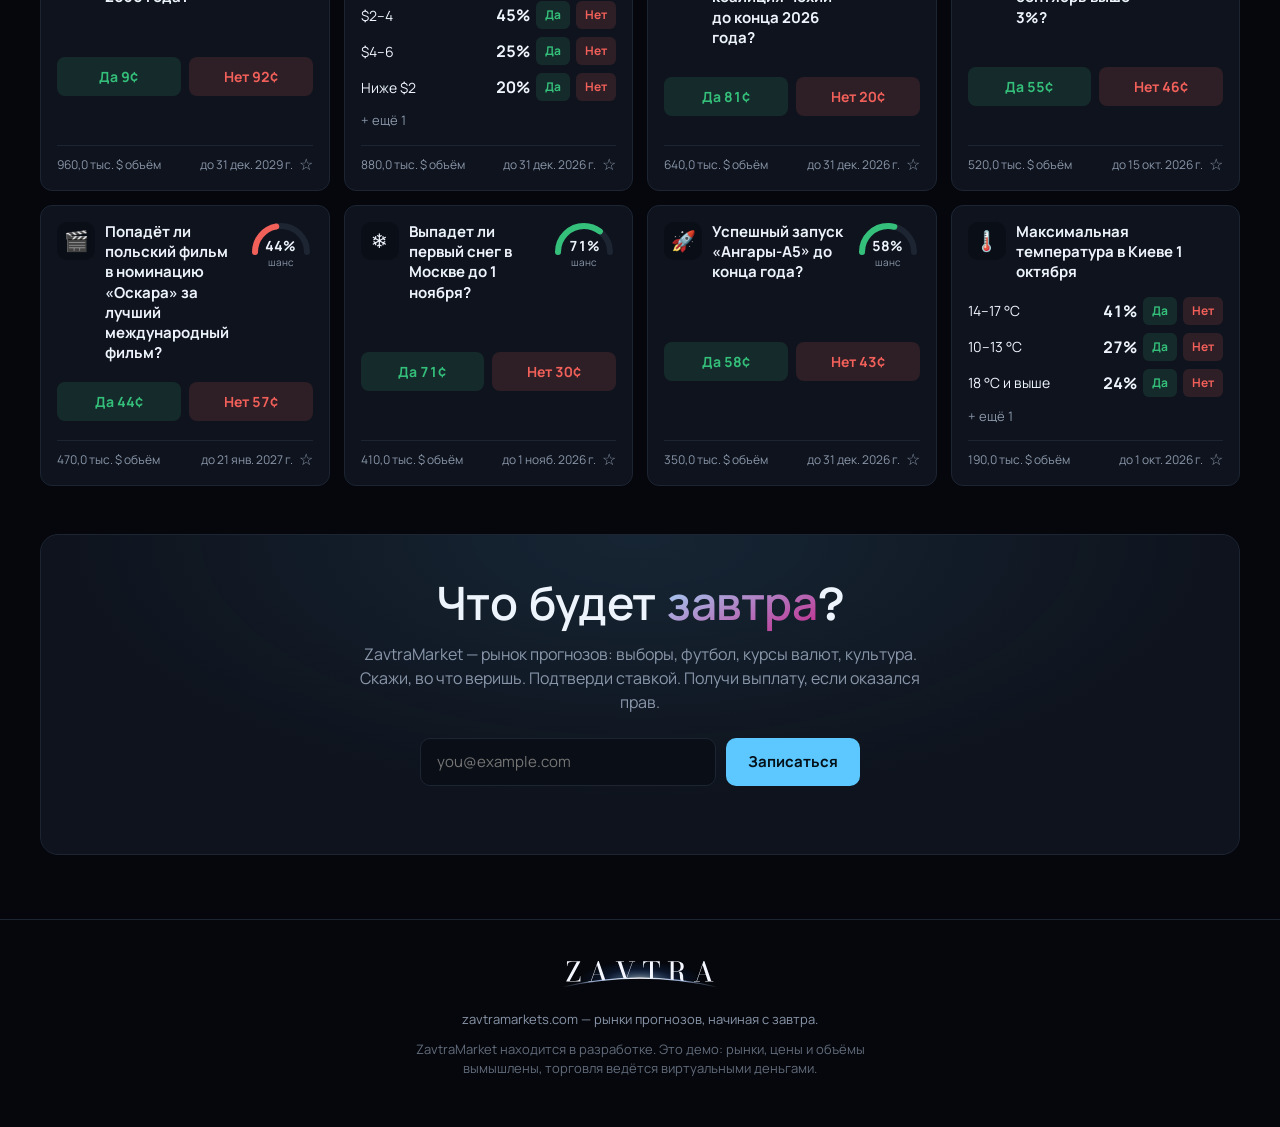
==== commit 2186f733: "Move the site to zavtramarkets.com The repo is now rodion-b/zavtramarkets and the Pages custom domai" ====
--- a/markets/index.html
+++ b/markets/index.html
@@ -3,7 +3,7 @@
 <head>
 <meta charset="UTF-8">
 <title>ZavtraMarket</title>
-<link rel="canonical" href="https://zavtramarket.com/">
+<link rel="canonical" href="https://zavtramarkets.com/">
 <!-- The markets demo now lives on the home page; keep old links (and their #/… routes) working. -->
 <script>location.replace("../" + location.hash);</script>
 <meta http-equiv="refresh" content="0; url=../">
